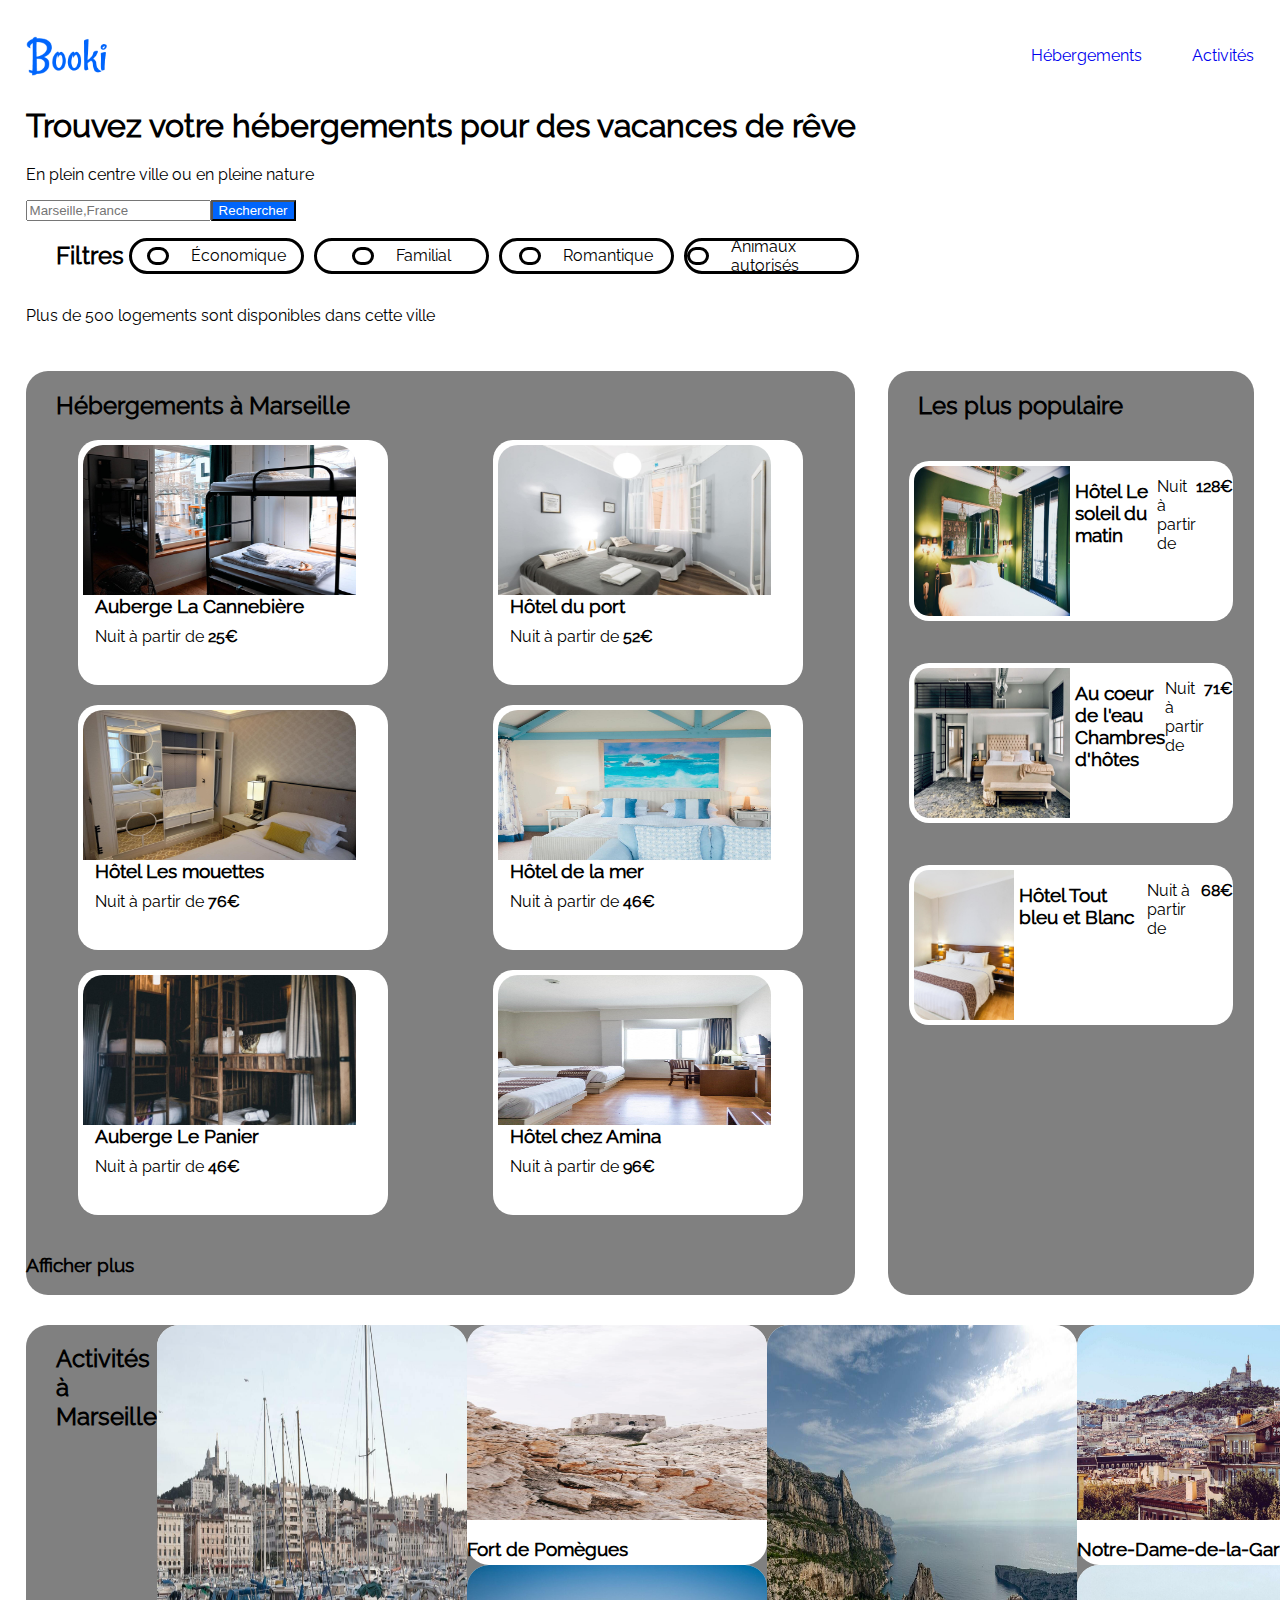
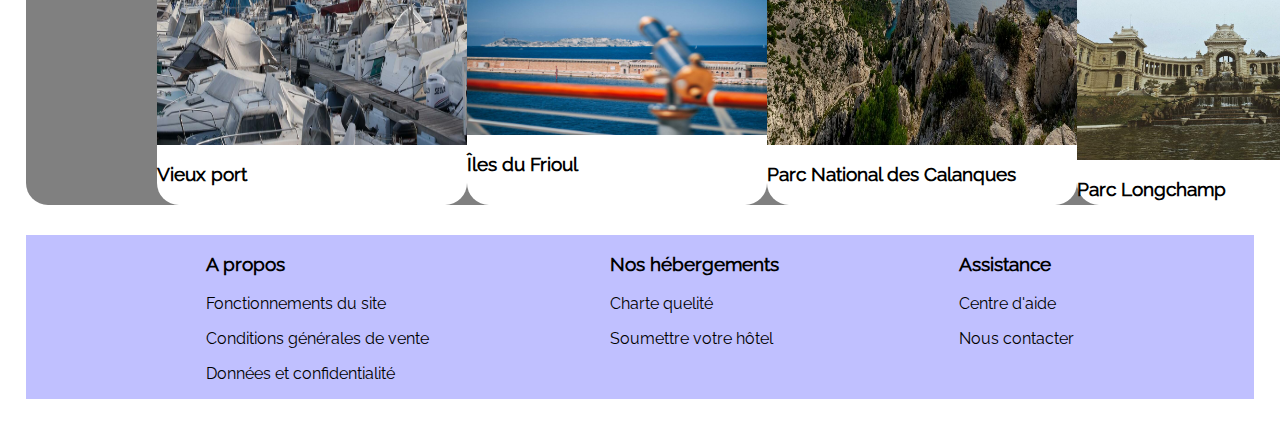
==== booki.html @ ca606e80 "quentin" ====
<!DOCTYPE html>
<html>
<head>
	<meta charset="utf-8">
	<meta name="viewport" content="width=device-width, initial-scale=1">
	<link rel="stylesheet" href="https://cdnjs.cloudflare.com/ajax/libs/font-awesome/6.0.0-beta3/css/all.min.css" integrity="sha512-Fo3rlrZj/k7ujTnHg4CGR2D7kSs0v4LLanw2qksYuRlEzO+tcaEPQogQ0KaoGN26/zrn20ImR1DfuLWnOo7aBA==" crossorigin="anonymous" referrerpolicy="no-referrer" />
	<link rel="stylesheet" href="style.css"/>
	<title>Booki</title>
</head>

<body>
		<header>
			<div id="tetepage">
				<div id="logo">	<img src="image/logo/Booki.png" alt="logo booki"> </div>
				<nav>
					<a style="text-decoration:none;margin-right: 50px;" href= "#hebergement" > Hébergements </a> 
					<a style="text-decoration:none" href="#" > Activités</a>
				</nav>
			</div>

			<h1>Trouvez votre hébergements pour des vacances de rêve</h1>
			<p>En plein centre ville ou en pleine nature</p>
			<div id="recherche"><i class="fas fa-map-marker-alt"></i><input type="search" name="search" placeholder="Marseille,France" /><input type="submit" value="Rechercher" style="background-color: #0065FC;color: white;" /> </div>
		<div id="filtre">	
			<h2>Filtres</h2>
			<div id="money"><div class="icone"><i class="fas fa-money-bill-wave" style="color:#0065FC"></i></div><p>Économique</p></div>
			<div id="child"><div class="icone"><i class="fas fa-child" style="color:#0065FC"></i></div><p>Familial</p></div>
			<div id="heart"><div class="icone"><i class="fas fa-heart" style="color:#0065FC"></i></div><p>Romantique</p></div>
			<div id="dog"><div class="icone"><i class="fas fa-dog" style="color:#0065FC"></i></div><p>Animaux autorisés</p></div>
		</div>
		<div id="info"><i class="fas fa-info" style="color:#0065FC"></i> <p>Plus de 500 logements sont disponibles dans cette ville</p> </div>

		</header>
		<div id="middle">
			<section id="hebergement">
				<h2>Hébergements à Marseille</h2>
				<div id="boxcentre">
					<article class="boxcentrale">
						<img src="image/hebergement/3_medium/marcus-loke-WQJvWU_HZFo-unsplash.jpg" alt="" >
						<h3>Auberge La Cannebière</h3>
						<p>Nuit à partir de <strong>25€</strong></p>
						<p><i class="fas fa-star" style="color:#0065FC"></i><i class="fas fa-star" style="color:#0065FC"></i><i class="fas fa-star" style="color:#0065FC"></i><i class="fas fa-star" style="color:#0065FC"></i><i class="fas fa-star" style="color:rgb(217, 217, 217)"></i></p>
					</article>
					<article class="boxcentrale">
						<img src="image/hebergement/3_medium/fred-kleber-gTbaxaVLvsg-unsplash.jpg" alt="" >
						<h3>Hôtel du port</h3>
						<p>Nuit à partir de <strong>52€</strong></p>
						<p><i class="fas fa-star" style="color:#0065FC"></i><i class="fas fa-star" style="color:#0065FC"></i><i class="fas fa-star" style="color:#0065FC"></i><i class="fas fa-star" style="color:#0065FC"></i><i class="fas fa-star" style="color:#0065FC"></i></p>
					</article>
					<article class="boxcentrale">
						<img src="image/hebergement/3_medium/reisetopia-B8WIgxA_PFU-unsplash.jpg" alt="" >
						<h3>Hôtel Les mouettes</h3>
						<p>Nuit à partir de <strong>76€</strong></p>
						<p><i class="fas fa-star" style="color:#0065FC"></i><i class="fas fa-star" style="color:#0065FC"></i><i class="fas fa-star" style="color:#0065FC"></i><i class="fas fa-star" style="color:#0065FC"></i><i class="fas fa-star" style="color:rgb(217, 217, 217)"></i></p>
					</article>
					<article class="boxcentrale">
						<img src="image/hebergement/3_medium/annie-spratt-Eg1qcIitAuA-unsplash.jpg" alt="" >
						<h3>Hôtel de la mer</h3>
						<p>Nuit à partir de <strong>46€</strong></p>
						<p><i class="fas fa-star" style="color:#0065FC"></i><i class="fas fa-star" style="color:#0065FC"></i><i class="fas fa-star" style="color:#0065FC"></i><i class="fas fa-star" style="color:rgb(217, 217, 217)"></i><i class="fas fa-star" style="color:rgb(217, 217, 217)"></i></p>
					</article>
					<article class="boxcentrale">
						<img src="image/hebergement/3_medium/nicate-lee-kT-ZyaiwBe0-unsplash.jpg" alt="" >
						<h3>Auberge Le Panier</h3>
						<p>Nuit à partir de <strong>46€</strong></p>
						<p><i class="fas fa-star" style="color:#0065FC"></i><i class="fas fa-star" style="color:#0065FC"></i><i class="fas fa-star" style="color:#0065FC"></i><i class="fas fa-star" style="color:#0065FC"></i><i class="fas fa-star" style="color:rgb(217, 217, 217)"></i></p>
					</article>
					<article class="boxcentrale">
						<img src="image/hebergement/3_medium/febrian-zakaria-M6S1WvfW68A-unsplash.jpg" alt="" >
						<h3>Hôtel chez Amina</h3>
						<p>Nuit à partir de <strong>96€</strong></p>
						<p><i class="fas fa-star" style="color:#0065FC"></i><i class="fas fa-star" style="color:#0065FC"></i><i class="fas fa-star" style="color:#0065FC"></i><i class="fas fa-star" style="color:#0065FC"></i><i class="fas fa-star" style="color:#0065FC"></i></p>
					</article> 	
				</div>
				<h3>Afficher plus</h3>

			</section>
			<section id="populaire">
				<h2>Les plus populaire <i class="fas fa-chart-line"></i></h2>
				<div id="boxdroite">
					<article class="boxleft">
						<img src="image/hebergement/3_medium/emile-guillemot-Bj_rcSC5XfE-unsplash.jpg" alt="" >
						<h3>Hôtel Le soleil du matin</h3>
						<p>Nuit à partir de <strong>128€</strong></p>
						<p><i class="fas fa-star" style="color:#0065FC"></i><i class="fas fa-star" style="color:#0065FC"></i><i class="fas fa-star" style="color:#0065FC"></i><i class="fas fa-star" style="color:#0065FC"></i><i class="fas fa-star" style="color:#0065FC"></i></p>
					</article>
					<article class="boxleft">
						<img src="image/hebergement/3_medium/aw-creative-VGs8z60yT2c-unsplash.jpg" alt="" >
						<h3>Au coeur de l'eau Chambres d'hôtes</h3>
						<p>Nuit à partir de <strong>71€</strong></p>
						<p><i class="fas fa-star" style="color:#0065FC"></i><i class="fas fa-star" style="color:#0065FC"></i><i class="fas fa-star" style="color:#0065FC"></i><i class="fas fa-star" style="color:#0065FC"></i><i class="fas fa-star" style="color:rgb(217, 217, 217)"></i></p>
					</article>
					<article class="boxleft">
						<img src="image/hebergement/3_medium/febrian-zakaria-sjvU0THccQA-unsplash.jpg" alt="" >
						<h3>Hôtel Tout bleu et Blanc</h3>
						<p>Nuit à partir de <strong>68€</strong></p>
						<p><i class="fas fa-star" style="color:#0065FC"></i><i class="fas fa-star" style="color:#0065FC"></i><i class="fas fa-star" style="color:#0065FC"></i><i class="fas fa-star" style="color:#0065FC"></i><i class="fas fa-star" style="color:rgb(217, 217, 217)"></i></p>
					</article>
				</div>
			</section>
		</div>

			<section id="activites">
				<h2>Activités à Marseille</h2>
					<article class="img1">
						<img src="image/activites/3_medium/reno-laithienne-QUgJhdY5Fyk-unsplash.jpg" alt="">
						<h3>Vieux port</h3>
					</article>
				<div id="double">
					<article class="img2">
						<img src="image/activites/3_medium/paul-hermann-QFTrLdQIRhI-unsplash.jpg" alt="">
						<h3>Fort de Pomègues</h3>
					</article>
					<article class="img3">
						<img src="image/activites/3_medium/kevin-hikari-rV_Qd1l-VXg-unsplash.jpg" alt="">
						<h3>Îles du Frioul</h3>
					</article>
				</div>
					<article class="img4">
						<img src="image/activites/3_medium/kilyan-sockalingum-NR8-cBCN3aI-unsplash.jpg" alt="">
						<h3>Parc National des Calanques</h3>
					</article>
				<div id="double">
					<article class="img5">
						<img src="image/activites/3_medium/florian-wehde-xW9e8gdotxI-unsplash.jpg" alt="">
						<h3>Notre-Dame-de-la-Garde</h3>
					</article>
					<article class="img6">
						<img src="image/activites/3_medium/lena-paulin-wH2-EJoDcV0-unsplash.jpg" alt="">
						<h3>Parc Longchamp</h3>
					</article>
				</div>
			</section>
		<footer id="footer">
			<div class="foot">
				<h3>A propos</h3>
				<p>Fonctionnements du site </br></p>
				<p>Conditions générales de vente</br></p>
				<p>Données et confidentialité</p>
				
			</div>
			<div class="foot">
				<h3>Nos hébergements</h3>
				<p>Charte quelité </br></p>
				<p>Soumettre votre hôtel</p>
			</div>
			<div class="foot">
				<h3>Assistance</h3>
				<p>Centre d'aide</br></p>
				<p>Nous contacter</p>
				
			</div>
		</footer>


</body>
</html>
---- style.css ----
/* police utilisé */
@font-face {
    font-family:"raleway";
    src: url(font/Raleway-Regular.ttf);

    font-weight: normal;
    font-style: normal;
}

body
{
    font-family: "raleway", Arial, Helvetica, sans-serif;
    margin: 2%;
}
            /* header */
#tetepage
{
    display: flex;
    align-items: center;
    justify-content: space-between;

}
#logo
{
    display: flex;
    height: 60px;
}
nav
{
    display: flex;

}
#recherche
{
    display: flex;
    width: 50px;

}
.i
{
    size: 50px;
}
#filtre
{
    display: flex;
    align-items: center;
}
.icone
{
    border: solid black;
    border-radius: 22px;
    padding-top: 6px;
    padding-bottom: 6px;
    padding-left: 8px;
    margin-right: 22px;
    padding-right: 8px;
}
#money
{
    display: flex;
    border: solid;
    border-radius: 20px;
    width: 169px;
    height: 30px;
    margin: 5px;
    justify-content: center;
    align-items: center;
}
#child
{
    display: flex;
    border: solid;
    border-radius: 20px;
    width: 169px;
    height: 30px;
    margin: 5px;
    justify-content: center;
    align-items: center;
}
#heart
{
    display: flex;
    border: solid;
    border-radius: 20px;
    width: 169px;
    height: 30px;
    margin: 5px;
    justify-content: center;
    align-items: center;
}
#dog
{
    display: flex;
    border: solid;
    border-radius: 20px;
    width: 169px;
    height: 30px;
    margin: 5px;
    justify-content: center;
    align-items: center;
}
#info
{
    display: flex;
    align-items: center;
}

            /* centre page */
#middle
{
    display: flex;
    margin-top: 30px;
}
h2
{
    margin-left: 30px;
}
#hebergement
{
    display: flex;
    flex-direction: column;
    width: 70%;
    background-color: gray;
    border-radius: 22px;

}
#herbergement > h3
{
    margin-left: 30px;
}
#boxcentre
{
    display: flex;
    width: 100%;
    margin: auto;
    flex-direction: row;
    flex-wrap: wrap;
    justify-content: space-around;
}
.boxcentrale
{
    display: flex;
    flex-direction: column;
    flex-wrap: nowrap;
    background-color: white;
    padding: 5px;
    border-radius: 20px;
    height: 235px;
    width: 300px;
    margin-bottom: 20px;

}
.boxcentrale > img
{
    height: 150px;
    width: 273px;
    border-radius: 20px 20px 0px 0px;
}
.boxcentrale > p
{
    margin-top: 0px;
    margin-bottom: 10px;
    margin-left: 12px;
}
.boxcentrale > h3
{
    margin-bottom: 10px;
    margin-left: 12px;
    margin-top: 0px;
}


#populaire
{
    display: flex;
    width: 30%;
    background-color: gray;
    border-radius: 22px;
    margin-left: 33px;
    flex-direction: column;
}
#boxdroite
{
    display: flex;
    flex-direction: column;
}
.boxleft
{
    display: flex;
    background-color: white;
    border-radius: 20px;
    flex-direction: row;
    margin: 21px;
}
.boxleft > img
{
    height: 150px;
    width: 156px;
    border-radius: 20px 0px 0px 20px;
    padding: 5px;
}
.boxleft > p, h3
{
    display: flex;
}
        /* section du bas */
#activites
{
    display: flex;
    flex-direction: row;
    justify-content: space-around;
    width: 100%;
    background-color: gray;
    border-radius: 22px;
    margin-top: 30px;
}
.img1 > img
{
    height: 420px;
    width: 310px;
    border-radius: 22px 22px 0px 0px;
}
.img1
{
    display: flex;
    flex-direction: column;
    border-radius: 22px;
    background-color: white;
    height: 480px;
    width: 310px;
}
#img2et3
{
    display: flex;
    flex-direction: column;
}
.img2 > img
{
    height: 195px;
    width: 300px;
    border-radius: 22px 22px 0px 0px;
}
.img2
{
    display: flex;
    flex-direction: column;
    border-radius: 22px;
    background-color: white;
    height: 240px;
}
.img3 > img
{
    height: 170px;
    width: 300px;
    border-radius: 22px 22px 0px 0px;
}
.img3
{
    display: flex;
    flex-direction: column;
    background-color: white;
    border-radius: 22px;
    height: 240px;
}
.img4 > img
{
    height: 420px;
    width: 310px;
    border-radius: 22px 22px 0px 0px;
}
.img4
{
    display: flex;
    flex-direction: column;
    background-color: white;
    border-radius: 22px;
    height: 480px;
    width: 310px;
}
.img5 > img
{
    height: 195px;
    width: 300px;
    border-radius: 22px 22px 0px 0px;
}
.img5
{
    display: flex;
    flex-direction: column;
    background-color: white;
    border-radius: 22px;
    height: 240px;
}
.img6 > img
{
    height: 195px;
    width: 300px;
    border-radius: 22px 22px 0px 0px;
}
.img6
{
    display: flex;
    flex-direction: column;
    background-color: white;
    border-radius: 22px;
    height: 240px;
}
            /* footer */
#footer
{
    background-color: rgba(0, 0, 255, 0.247);
    display: flex;
    justify-content: space-evenly;
    flex-direction: row;
    margin-top: 30px;
}
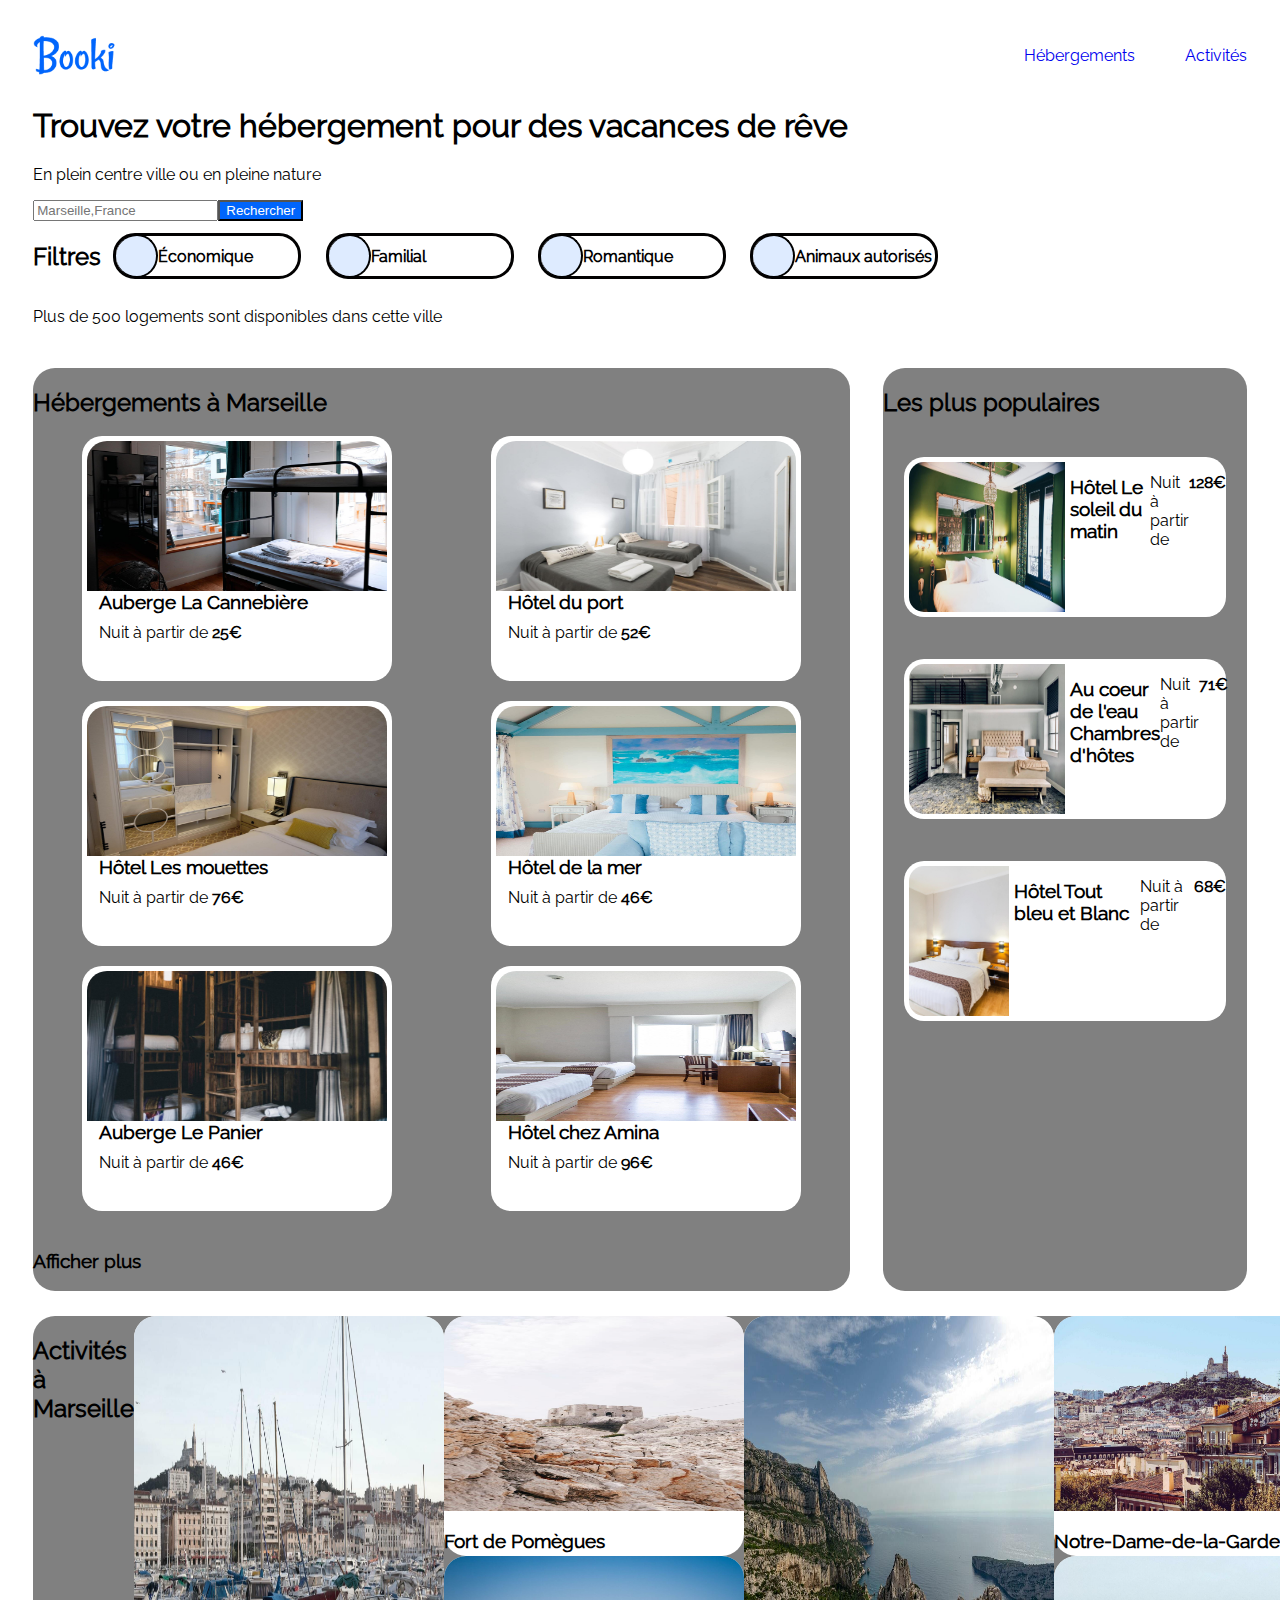
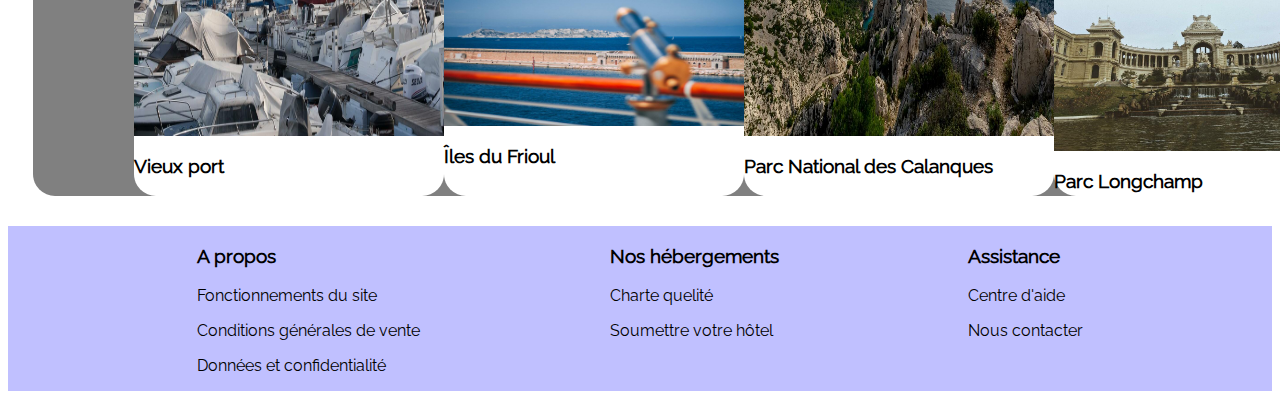
==== commit 1f39aa92: "rearangement du menue filtre" ====
--- a/booki.html
+++ b/booki.html
@@ -18,15 +18,30 @@
 				</nav>
 			</div>
 
-			<h1>Trouvez votre hébergements pour des vacances de rêve</h1>
+			<h1>Trouvez votre hébergement pour des vacances de rêve</h1>
 			<p>En plein centre ville ou en pleine nature</p>
 			<div id="recherche"><i class="fas fa-map-marker-alt"></i><input type="search" name="search" placeholder="Marseille,France" /><input type="submit" value="Rechercher" style="background-color: #0065FC;color: white;" /> </div>
 		<div id="filtre">	
 			<h2>Filtres</h2>
-			<div id="money"><div class="icone"><i class="fas fa-money-bill-wave" style="color:#0065FC"></i></div><p>Économique</p></div>
-			<div id="child"><div class="icone"><i class="fas fa-child" style="color:#0065FC"></i></div><p>Familial</p></div>
-			<div id="heart"><div class="icone"><i class="fas fa-heart" style="color:#0065FC"></i></div><p>Romantique</p></div>
-			<div id="dog"><div class="icone"><i class="fas fa-dog" style="color:#0065FC"></i></div><p>Animaux autorisés</p></div>
+
+			<div class="filtres">
+				<span class="icone"><i class="fas fa-money-bill-wave" style="color:#0065FC"></i></span>
+				<span class="selectfiltre">Économique</span>
+			</div>
+			<div class="filtres">
+				<span class="icone"><i class="fas fa-child" style="color:#0065FC"></i></span>
+				<span class="selectfiltre">Familial</span>
+			</div>
+			<div class="filtres">
+				<span class="icone"><i class="fas fa-heart" style="color:#0065FC"></i></span>
+				<span class="selectfiltre">Romantique</span>
+			</div>
+			<div class="filtres">
+				<span class="icone"><i class="fas fa-dog" style="color:#0065FC"></i></span>
+				<span class="selectfiltre">Animaux autorisés</span>
+			</div>
+				
+
 		</div>
 		<div id="info"><i class="fas fa-info" style="color:#0065FC"></i> <p>Plus de 500 logements sont disponibles dans cette ville</p> </div>
 
@@ -76,7 +91,7 @@
 
 			</section>
 			<section id="populaire">
-				<h2>Les plus populaire <i class="fas fa-chart-line"></i></h2>
+				<h2>Les plus populaires <i class="fas fa-chart-line"></i></h2>
 				<div id="boxdroite">
 					<article class="boxleft">
 						<img src="image/hebergement/3_medium/emile-guillemot-Bj_rcSC5XfE-unsplash.jpg" alt="" >
--- a/style.css
+++ b/style.css
@@ -10,9 +10,12 @@
 body
 {
     font-family: "raleway", Arial, Helvetica, sans-serif;
+}
+            /* header */
+header
+{
     margin: 2%;
 }
-            /* header */
 #tetepage
 {
     display: flex;
@@ -45,59 +48,32 @@
     display: flex;
     align-items: center;
 }
+.filtres
+{
+    display: flex;
+    border: 3px solid #020101;
+    align-items: center;
+    border-radius: 22px;
+    height: 40px;
+    width: 15%;
+    margin: 1%;
+}
 .icone
 {
-    border: solid black;
-    border-radius: 22px;
-    padding-top: 6px;
-    padding-bottom: 6px;
-    padding-left: 8px;
-    margin-right: 22px;
-    padding-right: 8px;
-}
-#money
-{
-    display: flex;
-    border: solid;
-    border-radius: 20px;
-    width: 169px;
-    height: 30px;
-    margin: 5px;
+    display: flex;
+    border: 2px solid #000000;
+    background-color: #DEEBFF;
+    border-radius: 100%;
+    width: 40px;
+    height: 100%;
+    align-items: center;
     justify-content: center;
-    align-items: center;
-}
-#child
-{
-    display: flex;
-    border: solid;
-    border-radius: 20px;
-    width: 169px;
-    height: 30px;
-    margin: 5px;
-    justify-content: center;
-    align-items: center;
-}
-#heart
-{
-    display: flex;
-    border: solid;
-    border-radius: 20px;
-    width: 169px;
-    height: 30px;
-    margin: 5px;
-    justify-content: center;
-    align-items: center;
-}
-#dog
-{
-    display: flex;
-    border: solid;
-    border-radius: 20px;
-    width: 169px;
-    height: 30px;
-    margin: 5px;
-    justify-content: center;
-    align-items: center;
+    border-left-width: 0px;
+}
+.selectfiltre
+{
+    text-align: center;
+    font-weight: bold;
 }
 #info
 {
@@ -110,10 +86,7 @@
 {
     display: flex;
     margin-top: 30px;
-}
-h2
-{
-    margin-left: 30px;
+    margin: 2%;
 }
 #hebergement
 {
@@ -153,7 +126,7 @@
 .boxcentrale > img
 {
     height: 150px;
-    width: 273px;
+    width: 100%;
     border-radius: 20px 20px 0px 0px;
 }
 .boxcentrale > p
@@ -213,6 +186,7 @@
     background-color: gray;
     border-radius: 22px;
     margin-top: 30px;
+    margin: 2%;
 }
 .img1 > img
 {
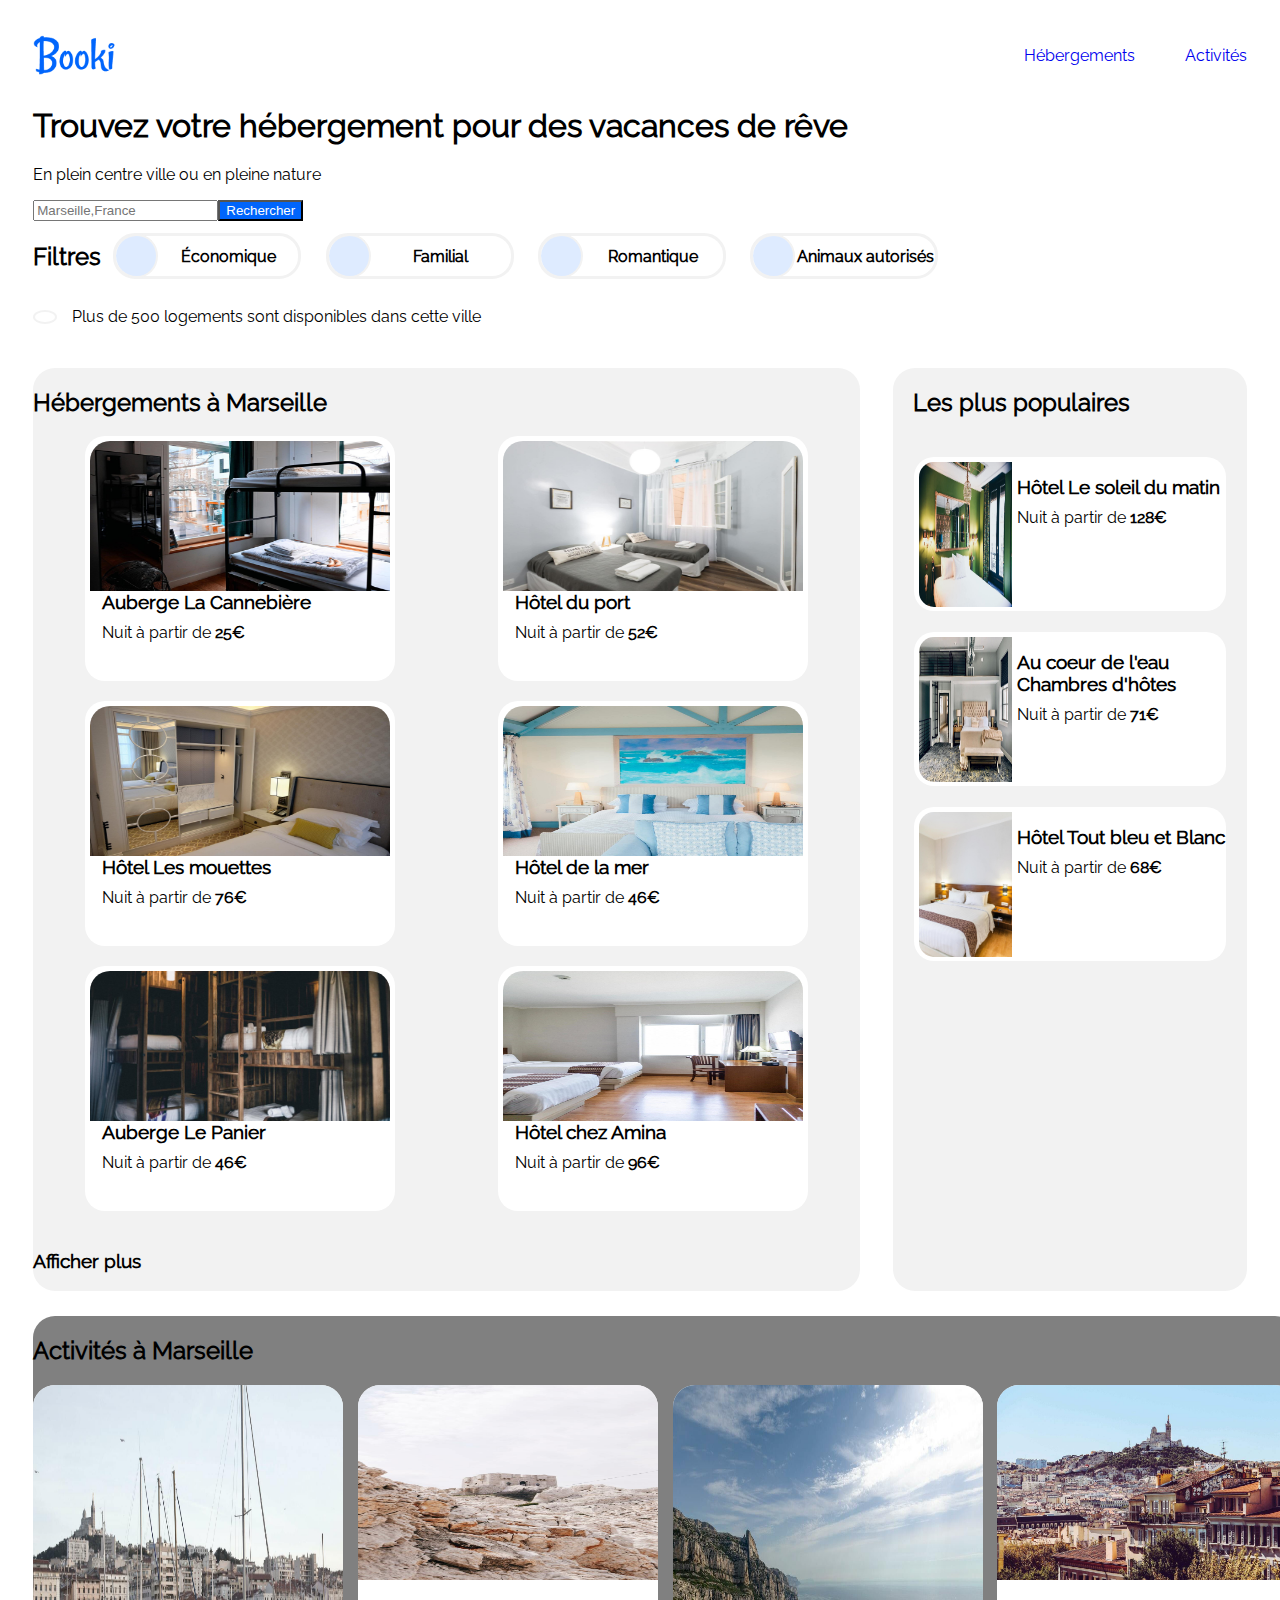
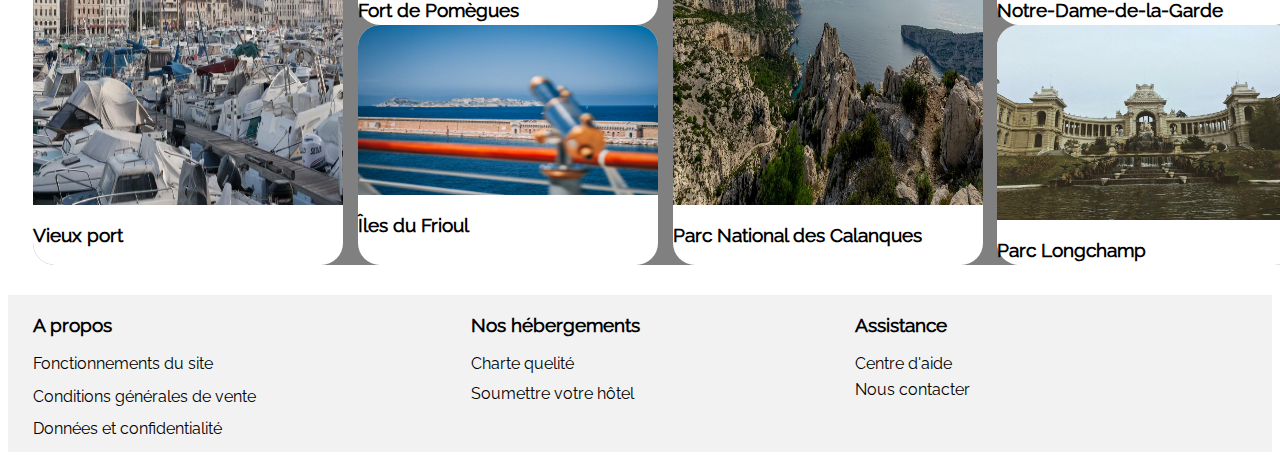
==== commit 65ce4a30: "quentin" ====
--- a/booki.html
+++ b/booki.html
@@ -14,7 +14,7 @@
 				<div id="logo">	<img src="image/logo/Booki.png" alt="logo booki"> </div>
 				<nav>
 					<a style="text-decoration:none;margin-right: 50px;" href= "#hebergement" > Hébergements </a> 
-					<a style="text-decoration:none" href="#" > Activités</a>
+					<a style="text-decoration:none" href="#activites" > Activités</a>
 				</nav>
 			</div>
 
@@ -43,7 +43,10 @@
 				
 
 		</div>
-		<div id="info"><i class="fas fa-info" style="color:#0065FC"></i> <p>Plus de 500 logements sont disponibles dans cette ville</p> </div>
+		<div id="info">
+			<div class="info"><i class="fas fa-info" style="color:#0065FC"></i> </div> 
+			<p>Plus de 500 logements sont disponibles dans cette ville</p> 
+		</div>
 
 		</header>
 		<div id="middle">
@@ -91,25 +94,33 @@
 
 			</section>
 			<section id="populaire">
-				<h2>Les plus populaires <i class="fas fa-chart-line"></i></h2>
+				<div class="pop">
+					<h2>Les plus populaires </h2><strong><i class="fas fa-chart-line"></i></strong>
+				</div>
 				<div id="boxdroite">
 					<article class="boxleft">
 						<img src="image/hebergement/3_medium/emile-guillemot-Bj_rcSC5XfE-unsplash.jpg" alt="" >
-						<h3>Hôtel Le soleil du matin</h3>
-						<p>Nuit à partir de <strong>128€</strong></p>
-						<p><i class="fas fa-star" style="color:#0065FC"></i><i class="fas fa-star" style="color:#0065FC"></i><i class="fas fa-star" style="color:#0065FC"></i><i class="fas fa-star" style="color:#0065FC"></i><i class="fas fa-star" style="color:#0065FC"></i></p>
+							<div class="boxtext">
+								<h3>Hôtel Le soleil du matin</h3>
+								<p>Nuit à partir de <strong>128€</strong></p>
+								<p><i class="fas fa-star" style="color:#0065FC"></i><i class="fas fa-star" style="color:#0065FC"></i><i class="fas fa-star" style="color:#0065FC"></i><i class="fas fa-star" style="color:#0065FC"></i><i class="fas fa-star" style="color:#0065FC"></i></p>
+							</div>
 					</article>
 					<article class="boxleft">
 						<img src="image/hebergement/3_medium/aw-creative-VGs8z60yT2c-unsplash.jpg" alt="" >
-						<h3>Au coeur de l'eau Chambres d'hôtes</h3>
-						<p>Nuit à partir de <strong>71€</strong></p>
-						<p><i class="fas fa-star" style="color:#0065FC"></i><i class="fas fa-star" style="color:#0065FC"></i><i class="fas fa-star" style="color:#0065FC"></i><i class="fas fa-star" style="color:#0065FC"></i><i class="fas fa-star" style="color:rgb(217, 217, 217)"></i></p>
+							<div class="boxtext">
+								<h3>Au coeur de l'eau Chambres d'hôtes</h3>
+								<p>Nuit à partir de <strong>71€</strong></p>
+								<p><i class="fas fa-star" style="color:#0065FC"></i><i class="fas fa-star" style="color:#0065FC"></i><i class="fas fa-star" style="color:#0065FC"></i><i class="fas fa-star" style="color:#0065FC"></i><i class="fas fa-star" style="color:rgb(217, 217, 217)"></i></p>
+							</div>
 					</article>
 					<article class="boxleft">
 						<img src="image/hebergement/3_medium/febrian-zakaria-sjvU0THccQA-unsplash.jpg" alt="" >
-						<h3>Hôtel Tout bleu et Blanc</h3>
-						<p>Nuit à partir de <strong>68€</strong></p>
-						<p><i class="fas fa-star" style="color:#0065FC"></i><i class="fas fa-star" style="color:#0065FC"></i><i class="fas fa-star" style="color:#0065FC"></i><i class="fas fa-star" style="color:#0065FC"></i><i class="fas fa-star" style="color:rgb(217, 217, 217)"></i></p>
+							<div class="boxtext">
+								<h3>Hôtel Tout bleu et Blanc</h3>
+								<p>Nuit à partir de <strong>68€</strong></p>
+								<p><i class="fas fa-star" style="color:#0065FC"></i><i class="fas fa-star" style="color:#0065FC"></i><i class="fas fa-star" style="color:#0065FC"></i><i class="fas fa-star" style="color:#0065FC"></i><i class="fas fa-star" style="color:rgb(217, 217, 217)"></i></p>
+							</div>
 					</article>
 				</div>
 			</section>
@@ -117,33 +128,35 @@
 
 			<section id="activites">
 				<h2>Activités à Marseille</h2>
-					<article class="img1">
-						<img src="image/activites/3_medium/reno-laithienne-QUgJhdY5Fyk-unsplash.jpg" alt="">
-						<h3>Vieux port</h3>
-					</article>
-				<div id="double">
-					<article class="img2">
-						<img src="image/activites/3_medium/paul-hermann-QFTrLdQIRhI-unsplash.jpg" alt="">
-						<h3>Fort de Pomègues</h3>
-					</article>
-					<article class="img3">
-						<img src="image/activites/3_medium/kevin-hikari-rV_Qd1l-VXg-unsplash.jpg" alt="">
-						<h3>Îles du Frioul</h3>
-					</article>
-				</div>
-					<article class="img4">
-						<img src="image/activites/3_medium/kilyan-sockalingum-NR8-cBCN3aI-unsplash.jpg" alt="">
-						<h3>Parc National des Calanques</h3>
-					</article>
-				<div id="double">
-					<article class="img5">
-						<img src="image/activites/3_medium/florian-wehde-xW9e8gdotxI-unsplash.jpg" alt="">
-						<h3>Notre-Dame-de-la-Garde</h3>
-					</article>
-					<article class="img6">
-						<img src="image/activites/3_medium/lena-paulin-wH2-EJoDcV0-unsplash.jpg" alt="">
-						<h3>Parc Longchamp</h3>
-					</article>
+				<div id="boxdown">
+						<article class="img1">
+							<img src="image/activites/3_medium/reno-laithienne-QUgJhdY5Fyk-unsplash.jpg" alt="">
+							<h3>Vieux port</h3>
+						</article>
+					<div id="double">
+						<article class="img2">
+							<img src="image/activites/3_medium/paul-hermann-QFTrLdQIRhI-unsplash.jpg" alt="">
+							<h3>Fort de Pomègues</h3>
+						</article>
+						<article class="img3">
+							<img src="image/activites/3_medium/kevin-hikari-rV_Qd1l-VXg-unsplash.jpg" alt="">
+							<h3>Îles du Frioul</h3>
+						</article>
+					</div>
+						<article class="img4">
+							<img src="image/activites/3_medium/kilyan-sockalingum-NR8-cBCN3aI-unsplash.jpg" alt="">
+							<h3>Parc National des Calanques</h3>
+						</article>
+					<div id="double">
+						<article class="img5">
+							<img src="image/activites/3_medium/florian-wehde-xW9e8gdotxI-unsplash.jpg" alt="">
+							<h3>Notre-Dame-de-la-Garde</h3>
+						</article>
+						<article class="img6">
+							<img src="image/activites/3_medium/lena-paulin-wH2-EJoDcV0-unsplash.jpg" alt="">
+							<h3>Parc Longchamp</h3>
+						</article>
+					</div>
 				</div>
 			</section>
 		<footer id="footer">
--- a/style.css
+++ b/style.css
@@ -51,7 +51,7 @@
 .filtres
 {
     display: flex;
-    border: 3px solid #020101;
+    border: 3px solid #F2F2F2;
     align-items: center;
     border-radius: 22px;
     height: 40px;
@@ -61,7 +61,7 @@
 .icone
 {
     display: flex;
-    border: 2px solid #000000;
+    border: 2px solid #F2F2F2;
     background-color: #DEEBFF;
     border-radius: 100%;
     width: 40px;
@@ -74,11 +74,23 @@
 {
     text-align: center;
     font-weight: bold;
+    margin: auto;
 }
 #info
 {
     display: flex;
     align-items: center;
+}
+.info
+{
+    display: flex;
+    border: 2px solid #F2F2F2;
+    border-radius: 50%;
+    padding-top: 5px;
+    padding-bottom: 5px;
+    padding-right: 10px;
+    padding-left: 10px;
+    margin-right: 15px;
 }
 
             /* centre page */
@@ -93,13 +105,9 @@
     display: flex;
     flex-direction: column;
     width: 70%;
-    background-color: gray;
-    border-radius: 22px;
-
-}
-#herbergement > h3
-{
-    margin-left: 30px;
+    background-color: #F2F2F2;
+    border-radius: 22px;
+
 }
 #boxcentre
 {
@@ -123,6 +131,10 @@
     margin-bottom: 20px;
 
 }
+.boxcentrale:hover
+{
+    box-shadow: 1px 1px 1px gray;
+}
 .boxcentrale > img
 {
     height: 150px;
@@ -147,15 +159,28 @@
 {
     display: flex;
     width: 30%;
-    background-color: gray;
+    background-color: #F2F2F2;
     border-radius: 22px;
     margin-left: 33px;
     flex-direction: column;
 }
+.pop
+{
+    display: flex;
+    flex-direction: row;
+    flex-wrap: nowrap;
+    justify-content: space-between;
+    align-items: center;
+    margin-left: 20px;
+    margin-right: 20px;
+}
 #boxdroite
 {
     display: flex;
     flex-direction: column;
+    flex-wrap: nowrap;
+    justify-content: space-evenly;
+    align-items: stretch;
 }
 .boxleft
 {
@@ -164,29 +189,55 @@
     border-radius: 20px;
     flex-direction: row;
     margin: 21px;
+    height: 154px;
+    margin-bottom: 0px;
+}
+.boxleft:hover
+{
+    box-shadow: 1px 1px 1px gray;
+}
+.boxtext
+{
+    display: flex;
+    flex-direction: column;
+    flex-wrap: nowrap;
+    align-items: stretch;
 }
 .boxleft > img
 {
-    height: 150px;
-    width: 156px;
+    height: 94%;
+    width: 30%;
     border-radius: 20px 0px 0px 20px;
     padding: 5px;
 }
-.boxleft > p, h3
-{
-    display: flex;
+.boxtext > p
+{
+    margin-top: 10px;
+}
+.boxtext > h3
+{
+    margin-bottom: 0px;
 }
         /* section du bas */
 #activites
 {
     display: flex;
-    flex-direction: row;
+    flex-direction: column;
     justify-content: space-around;
     width: 100%;
     background-color: gray;
     border-radius: 22px;
     margin-top: 30px;
     margin: 2%;
+    width: 1252.81;
+    height: 923.25;
+}
+#boxdown
+{
+    display: flex;
+    flex-direction: row;
+    flex-wrap: nowrap;
+    justify-content: space-between;
 }
 .img1 > img
 {
@@ -282,9 +333,23 @@
             /* footer */
 #footer
 {
-    background-color: rgba(0, 0, 255, 0.247);
-    display: flex;
-    justify-content: space-evenly;
+    background-color: #F2F2F2;
+    display: flex;
+    justify-content: flex-start;
     flex-direction: row;
     margin-top: 30px;
+    flex-wrap: wrap;
+}
+.foot
+{
+    display: flex;
+    flex-direction: column;
+    flex-wrap: nowrap;
+    margin-right: 15%;
+    margin-left: 2%;
+}
+.foot > p
+{
+    margin-top: 0px;
+    margin-bottom: 6%;
 }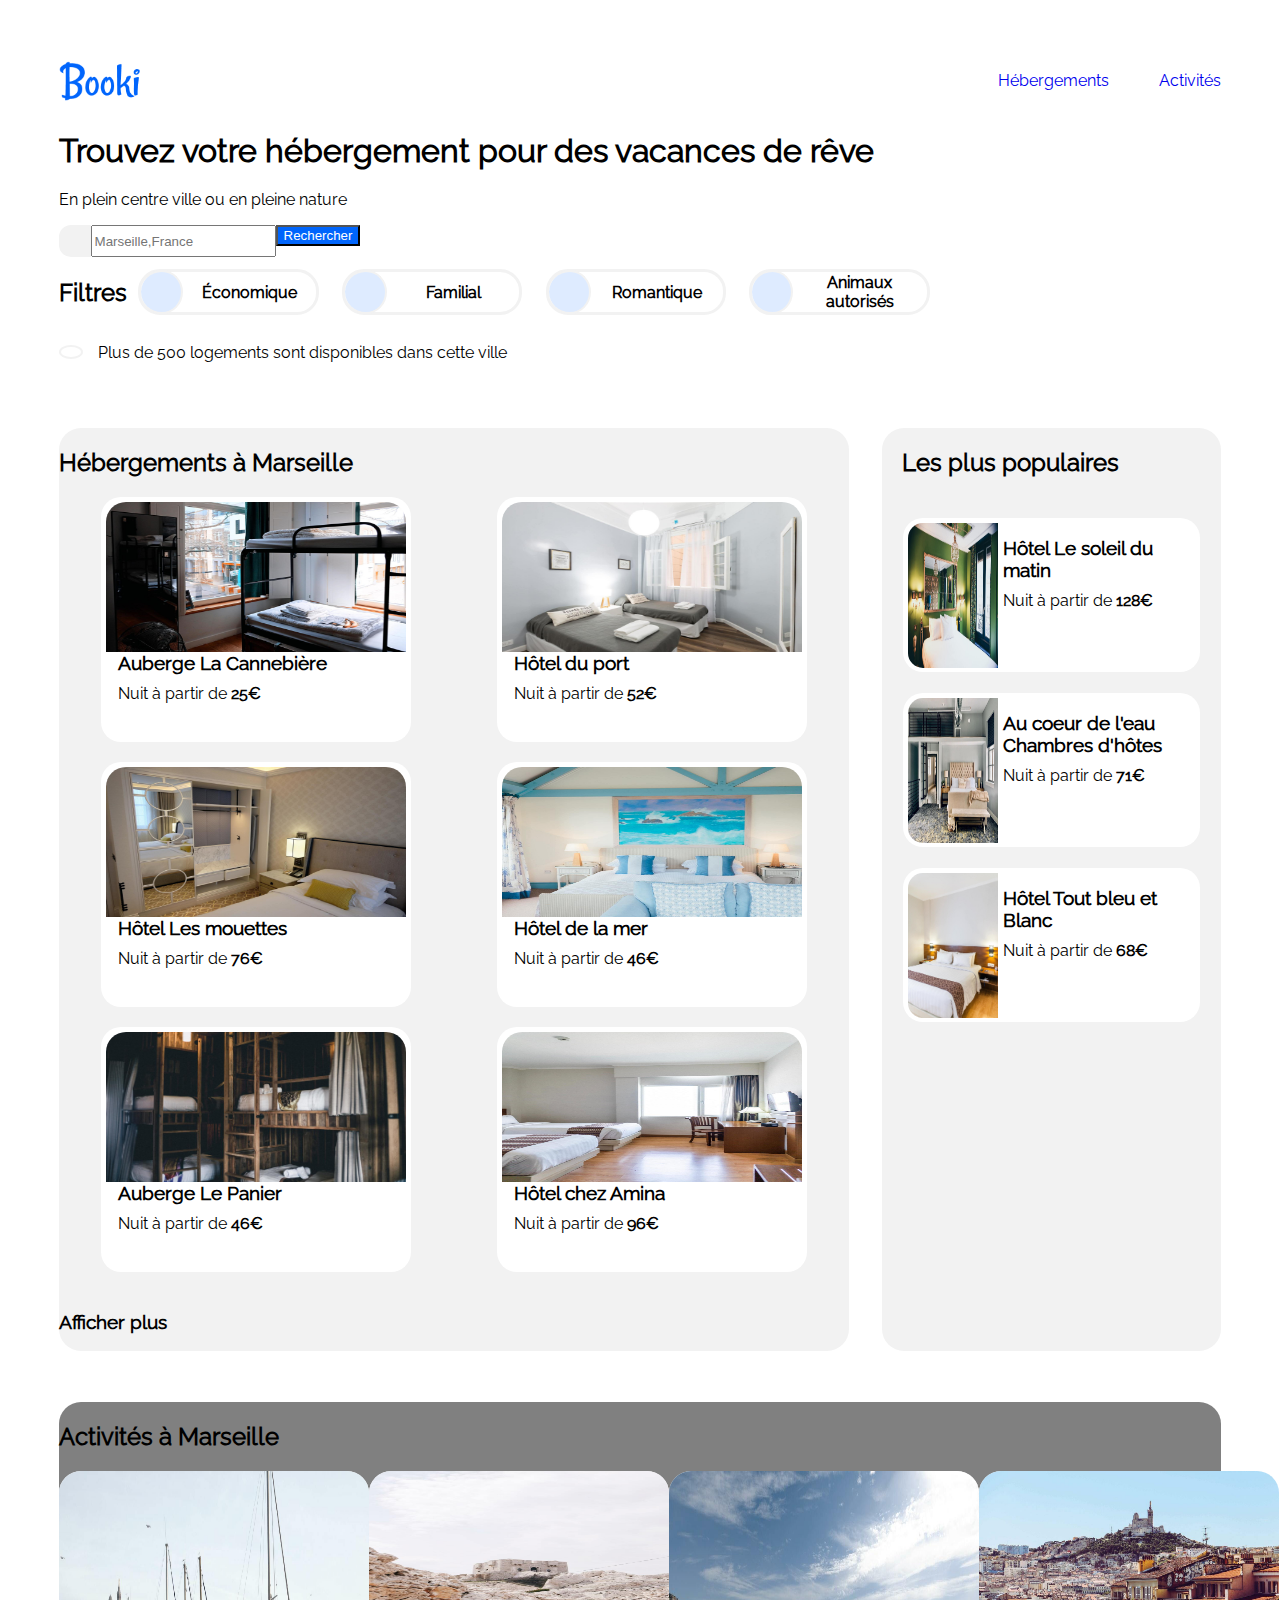
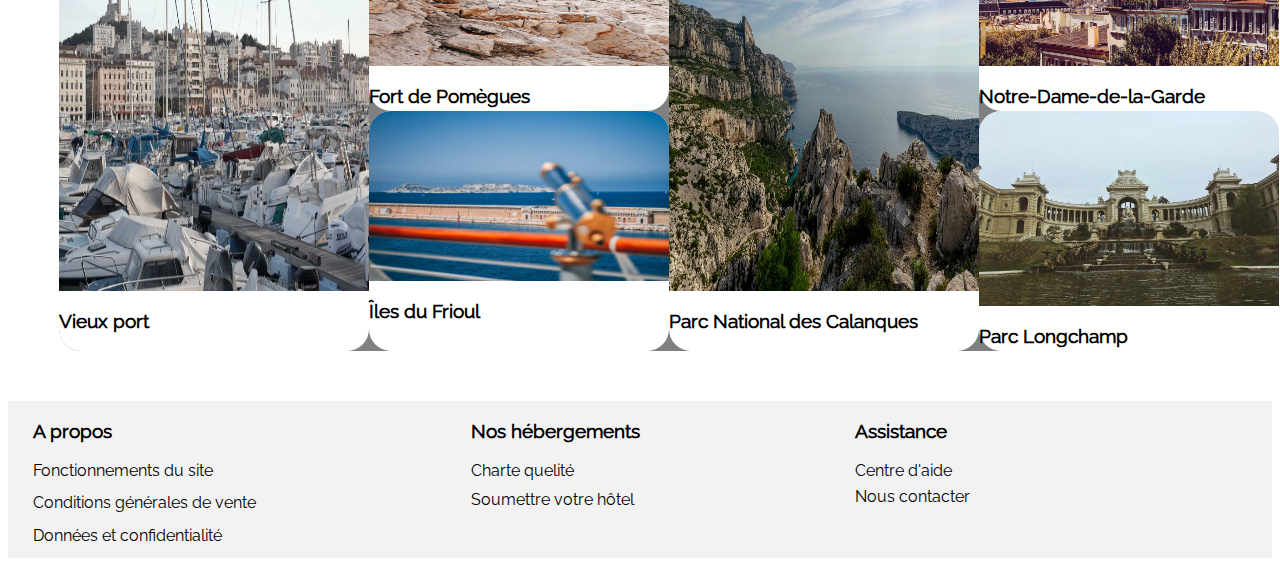
==== commit 4befa443: "quentin" ====
--- a/booki.html
+++ b/booki.html
@@ -20,7 +20,15 @@
 
 			<h1>Trouvez votre hébergement pour des vacances de rêve</h1>
 			<p>En plein centre ville ou en pleine nature</p>
-			<div id="recherche"><i class="fas fa-map-marker-alt"></i><input type="search" name="search" placeholder="Marseille,France" /><input type="submit" value="Rechercher" style="background-color: #0065FC;color: white;" /> </div>
+			<div id="recherche">
+				<div class="maps">
+					<i class="fas fa-map-marker-alt"></i>
+				</div>
+					<input type="search" name="search" placeholder="Marseille,France" />
+				<div class="button">
+					<input type="submit" value="Rechercher" style="background-color: #0065FC;color: white;" /> 
+				</div>
+			</div>
 		<div id="filtre">	
 			<h2>Filtres</h2>
 
--- a/style.css
+++ b/style.css
@@ -14,7 +14,7 @@
             /* header */
 header
 {
-    margin: 2%;
+    margin: 4%;
 }
 #tetepage
 {
@@ -36,12 +36,23 @@
 #recherche
 {
     display: flex;
-    width: 50px;
-
-}
-.i
-{
-    size: 50px;
+    flex-direction: row;
+    align-items: stretch;
+    justify-content: flex-start;
+    align-content: center;
+    flex-wrap: nowrap;
+}
+.maps
+{
+    display: flex;
+    border: 2px solid #F2F2F2;
+    border-radius: 12px 0px 0px 12px;
+    padding: 14px;
+    background-color: #F2F2F2;
+}
+.button
+{
+    border-radius: 0px 12px 12px 0px;
 }
 #filtre
 {
@@ -98,7 +109,7 @@
 {
     display: flex;
     margin-top: 30px;
-    margin: 2%;
+    margin: 4%;
 }
 #hebergement
 {
@@ -224,13 +235,11 @@
     display: flex;
     flex-direction: column;
     justify-content: space-around;
-    width: 100%;
+    width: 92%;
     background-color: gray;
     border-radius: 22px;
     margin-top: 30px;
-    margin: 2%;
-    width: 1252.81;
-    height: 923.25;
+    margin: 4%;
 }
 #boxdown
 {
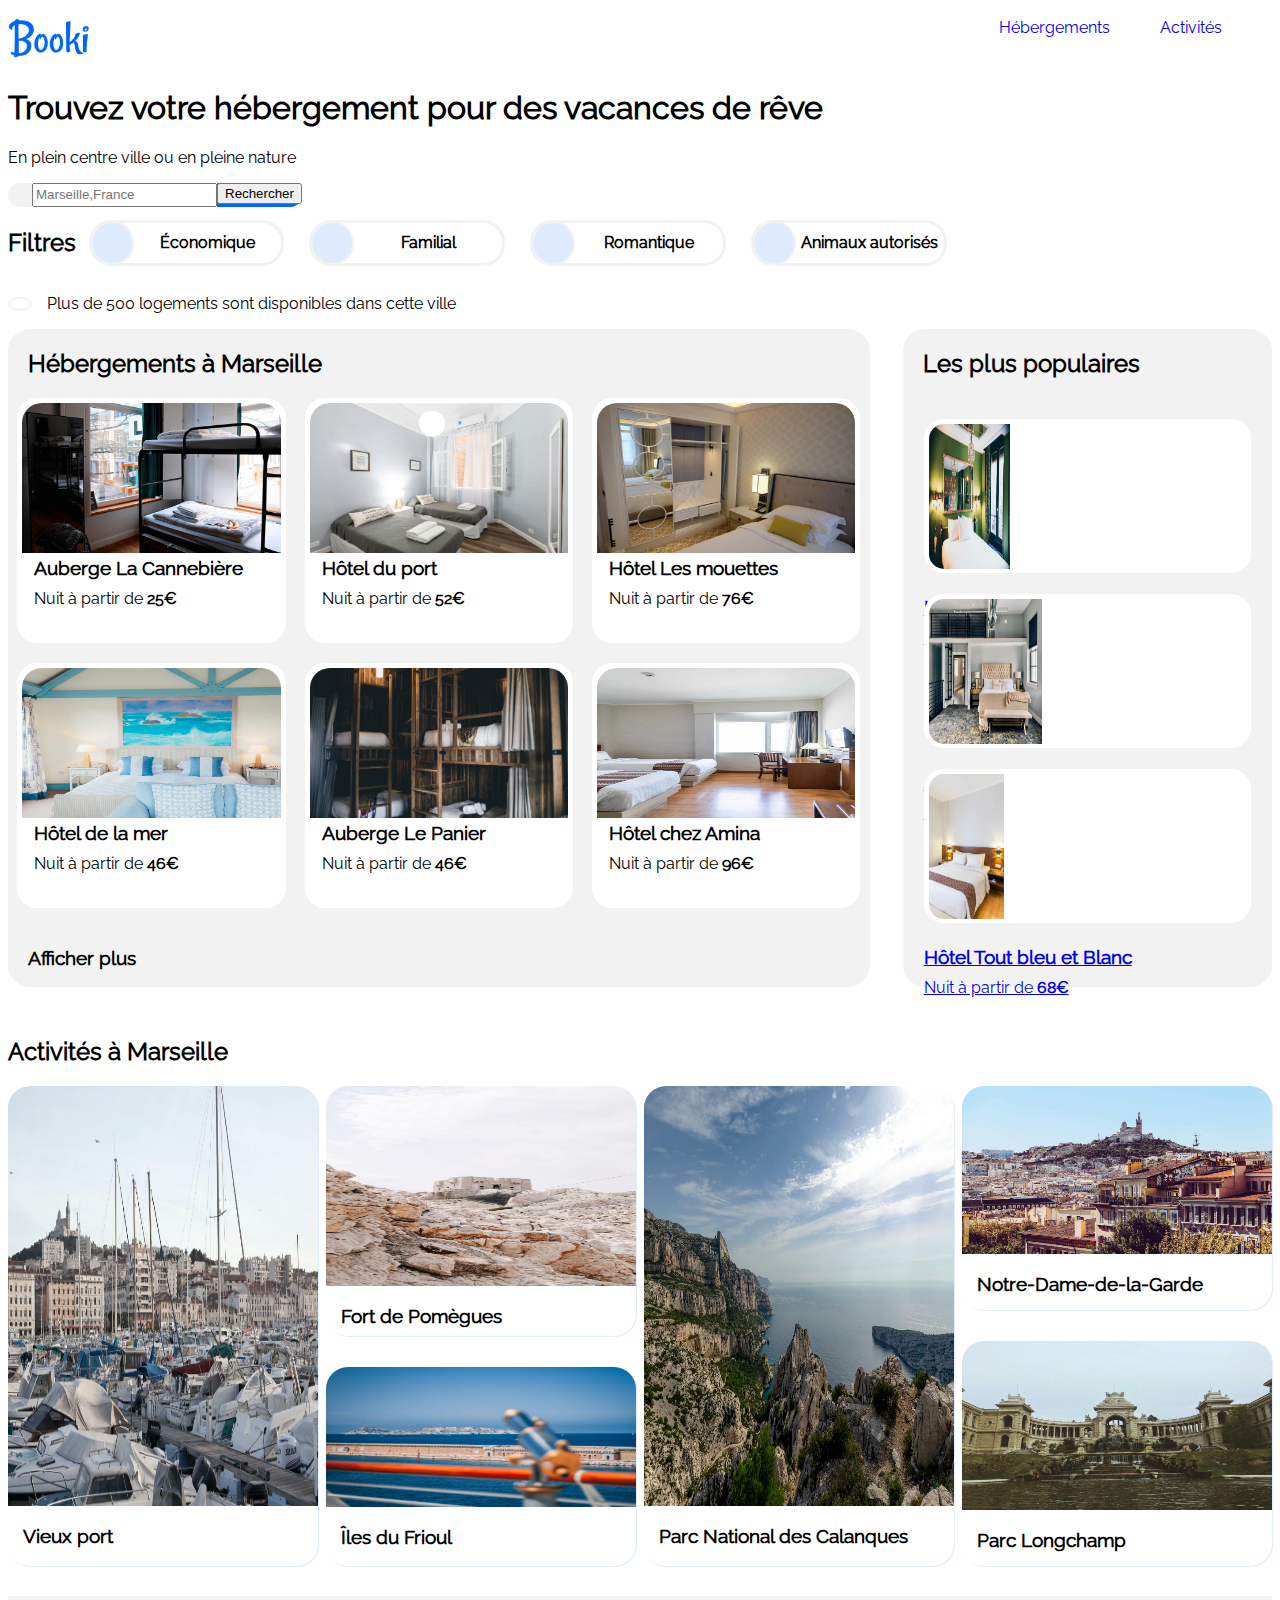
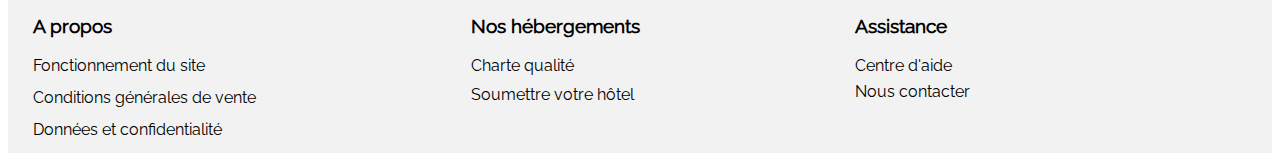
==== commit 49707ecf: "quentin" ====
--- a/booki.html
+++ b/booki.html
@@ -4,7 +4,8 @@
 	<meta charset="utf-8">
 	<meta name="viewport" content="width=device-width, initial-scale=1">
 	<link rel="stylesheet" href="https://cdnjs.cloudflare.com/ajax/libs/font-awesome/6.0.0-beta3/css/all.min.css" integrity="sha512-Fo3rlrZj/k7ujTnHg4CGR2D7kSs0v4LLanw2qksYuRlEzO+tcaEPQogQ0KaoGN26/zrn20ImR1DfuLWnOo7aBA==" crossorigin="anonymous" referrerpolicy="no-referrer" />
-	<link rel="stylesheet" href="style.css"/>
+	<link rel="stylesheet" href="style.css" type="text/css"/>
+	<link rel="stylesheet" media="screen and (max-width: 768px)" href="format-tablette.css" type="text/css"/>
 	<title>Booki</title>
 </head>
 
@@ -13,8 +14,8 @@
 			<div id="tetepage">
 				<div id="logo">	<img src="image/logo/Booki.png" alt="logo booki"> </div>
 				<nav>
-					<a style="text-decoration:none;margin-right: 50px;" href= "#hebergement" > Hébergements </a> 
-					<a style="text-decoration:none" href="#activites" > Activités</a>
+					<a href= "#hebergement" > Hébergements </a> 
+					<a href="#activites" > Activités</a>
 				</nav>
 			</div>
 
@@ -25,34 +26,32 @@
 					<i class="fas fa-map-marker-alt"></i>
 				</div>
 					<input type="search" name="search" placeholder="Marseille,France" />
-				<div class="button">
-					<input type="submit" value="Rechercher" style="background-color: #0065FC;color: white;" /> 
-				</div>
+					<div class="search"><input type="submit" value="Rechercher"/> </div>
 			</div>
 		<div id="filtre">	
 			<h2>Filtres</h2>
 
 			<div class="filtres">
-				<span class="icone"><i class="fas fa-money-bill-wave" style="color:#0065FC"></i></span>
-				<span class="selectfiltre">Économique</span>
-			</div>
-			<div class="filtres">
-				<span class="icone"><i class="fas fa-child" style="color:#0065FC"></i></span>
-				<span class="selectfiltre">Familial</span>
-			</div>
-			<div class="filtres">
-				<span class="icone"><i class="fas fa-heart" style="color:#0065FC"></i></span>
-				<span class="selectfiltre">Romantique</span>
-			</div>
-			<div class="filtres">
-				<span class="icone"><i class="fas fa-dog" style="color:#0065FC"></i></span>
-				<span class="selectfiltre">Animaux autorisés</span>
+				<span class="icone"><i class="fas fa-money-bill-wave"></i></span>
+				<span class="select-filtre">Économique</span>
+			</div>
+			<div class="filtres">
+				<span class="icone"><i class="fas fa-child"></i></span>
+				<span class="select-filtre">Familial</span>
+			</div>
+			<div class="filtres">
+				<span class="icone"><i class="fas fa-heart"></i></span>
+				<span class="select-filtre">Romantique</span>
+			</div>
+			<div class="filtres">
+				<span class="icone"><i class="fas fa-dog"></i></span>
+				<span class="select-filtre">Animaux autorisés</span>
 			</div>
 				
 
 		</div>
 		<div id="info">
-			<div class="info"><i class="fas fa-info" style="color:#0065FC"></i> </div> 
+			<div class="info"><i class="fas fa-info"></i> </div> 
 			<p>Plus de 500 logements sont disponibles dans cette ville</p> 
 		</div>
 
@@ -61,41 +60,110 @@
 			<section id="hebergement">
 				<h2>Hébergements à Marseille</h2>
 				<div id="boxcentre">
-					<article class="boxcentrale">
-						<img src="image/hebergement/3_medium/marcus-loke-WQJvWU_HZFo-unsplash.jpg" alt="" >
-						<h3>Auberge La Cannebière</h3>
-						<p>Nuit à partir de <strong>25€</strong></p>
-						<p><i class="fas fa-star" style="color:#0065FC"></i><i class="fas fa-star" style="color:#0065FC"></i><i class="fas fa-star" style="color:#0065FC"></i><i class="fas fa-star" style="color:#0065FC"></i><i class="fas fa-star" style="color:rgb(217, 217, 217)"></i></p>
-					</article>
-					<article class="boxcentrale">
-						<img src="image/hebergement/3_medium/fred-kleber-gTbaxaVLvsg-unsplash.jpg" alt="" >
-						<h3>Hôtel du port</h3>
-						<p>Nuit à partir de <strong>52€</strong></p>
-						<p><i class="fas fa-star" style="color:#0065FC"></i><i class="fas fa-star" style="color:#0065FC"></i><i class="fas fa-star" style="color:#0065FC"></i><i class="fas fa-star" style="color:#0065FC"></i><i class="fas fa-star" style="color:#0065FC"></i></p>
-					</article>
-					<article class="boxcentrale">
-						<img src="image/hebergement/3_medium/reisetopia-B8WIgxA_PFU-unsplash.jpg" alt="" >
-						<h3>Hôtel Les mouettes</h3>
-						<p>Nuit à partir de <strong>76€</strong></p>
-						<p><i class="fas fa-star" style="color:#0065FC"></i><i class="fas fa-star" style="color:#0065FC"></i><i class="fas fa-star" style="color:#0065FC"></i><i class="fas fa-star" style="color:#0065FC"></i><i class="fas fa-star" style="color:rgb(217, 217, 217)"></i></p>
-					</article>
-					<article class="boxcentrale">
-						<img src="image/hebergement/3_medium/annie-spratt-Eg1qcIitAuA-unsplash.jpg" alt="" >
-						<h3>Hôtel de la mer</h3>
-						<p>Nuit à partir de <strong>46€</strong></p>
-						<p><i class="fas fa-star" style="color:#0065FC"></i><i class="fas fa-star" style="color:#0065FC"></i><i class="fas fa-star" style="color:#0065FC"></i><i class="fas fa-star" style="color:rgb(217, 217, 217)"></i><i class="fas fa-star" style="color:rgb(217, 217, 217)"></i></p>
-					</article>
-					<article class="boxcentrale">
-						<img src="image/hebergement/3_medium/nicate-lee-kT-ZyaiwBe0-unsplash.jpg" alt="" >
-						<h3>Auberge Le Panier</h3>
-						<p>Nuit à partir de <strong>46€</strong></p>
-						<p><i class="fas fa-star" style="color:#0065FC"></i><i class="fas fa-star" style="color:#0065FC"></i><i class="fas fa-star" style="color:#0065FC"></i><i class="fas fa-star" style="color:#0065FC"></i><i class="fas fa-star" style="color:rgb(217, 217, 217)"></i></p>
-					</article>
-					<article class="boxcentrale">
-						<img src="image/hebergement/3_medium/febrian-zakaria-M6S1WvfW68A-unsplash.jpg" alt="" >
-						<h3>Hôtel chez Amina</h3>
-						<p>Nuit à partir de <strong>96€</strong></p>
-						<p><i class="fas fa-star" style="color:#0065FC"></i><i class="fas fa-star" style="color:#0065FC"></i><i class="fas fa-star" style="color:#0065FC"></i><i class="fas fa-star" style="color:#0065FC"></i><i class="fas fa-star" style="color:#0065FC"></i></p>
+					<article class="boxcentrale" >
+						<a href="#" >
+							<img src="image/hebergement/3_medium/marcus-loke-WQJvWU_HZFo-unsplash.jpg" alt="Auberge La Cannebière" >
+							<h3>Auberge La Cannebière</h3>
+							<p>Nuit à partir de <strong>25€</strong></p>
+							<p>
+								<span class="blue">
+									<i class="fas fa-star"></i>
+									<i class="fas fa-star"></i>
+									<i class="fas fa-star"></i>
+									<i class="fas fa-star"></i>
+								</span>
+								<span class="gray">
+									<i class="fas fa-star"></i>
+								</span>
+							</p>
+						</a>
+					</article>
+
+					<article class="boxcentrale">
+						<a href="#" >
+							<img src="image/hebergement/3_medium/fred-kleber-gTbaxaVLvsg-unsplash.jpg" alt="Hôtel du port" >
+							<h3>Hôtel du port</h3>
+							<p>Nuit à partir de <strong>52€</strong></p>
+							<p>
+								<span class="blue">
+									<i class="fas fa-star"></i>
+									<i class="fas fa-star"></i>
+									<i class="fas fa-star"></i>
+									<i class="fas fa-star"></i>
+									<i class="fas fa-star"></i>
+								</span>
+							</p>
+						</a>
+					</article>
+					<article class="boxcentrale">
+						<a href="#">
+							<img src="image/hebergement/3_medium/reisetopia-B8WIgxA_PFU-unsplash.jpg" alt="Hôtel Les mouettes" >
+							<h3>Hôtel Les mouettes</h3>
+							<p>Nuit à partir de <strong>76€</strong></p>
+							<p>
+								<span class="blue">
+									<i class="fas fa-star"></i>
+									<i class="fas fa-star"></i>
+									<i class="fas fa-star"></i>
+									<i class="fas fa-star"></i>
+								</span>
+								<span class="gray">
+									<i class="fas fa-star"></i>
+								</span>
+							</p>
+						</a>
+					</article>
+					<article class="boxcentrale">
+						<a href="#">
+							<img src="image/hebergement/3_medium/annie-spratt-Eg1qcIitAuA-unsplash.jpg" alt="Hôtel de la mer" >
+							<h3>Hôtel de la mer</h3>
+							<p>Nuit à partir de <strong>46€</strong></p>
+							<p>
+								<span class="blue">
+									<i class="fas fa-star"></i>
+									<i class="fas fa-star"></i>
+									<i class="fas fa-star"></i>
+								</span>
+								<span class="gray">
+									<i class="fas fa-star"></i>
+									<i class="fas fa-star"></i>
+								</span>
+							</p>
+						</a>
+					</article>
+					<article class="boxcentrale">
+						<a href="#">
+							<img src="image/hebergement/3_medium/nicate-lee-kT-ZyaiwBe0-unsplash.jpg" alt="Auberge Le Panier" >
+							<h3>Auberge Le Panier</h3>
+							<p>Nuit à partir de <strong>46€</strong></p>
+							<p>
+								<span class="blue">
+									<i class="fas fa-star"></i>
+									<i class="fas fa-star"></i>
+									<i class="fas fa-star"></i>
+									<i class="fas fa-star"></i>
+								</span>
+								<span class="gray">
+									<i class="fas fa-star"></i>
+								</span>
+							</p>
+						</a>
+					</article>
+					<article class="boxcentrale">
+						<a href="#">
+							<img src="image/hebergement/3_medium/febrian-zakaria-M6S1WvfW68A-unsplash.jpg" alt="Hôtel chez Amina" >
+							<h3>Hôtel chez Amina</h3>
+							<p>Nuit à partir de <strong>96€</strong></p>
+							<p>
+								<span class="blue">
+									<i class="fas fa-star"></i>
+									<i class="fas fa-star"></i>
+									<i class="fas fa-star"></i>
+									<i class="fas fa-star"></i>
+									<i class="fas fa-star"></i>
+								</span>
+							</p>
+						</a>
 					</article> 	
 				</div>
 				<h3>Afficher plus</h3>
@@ -107,28 +175,62 @@
 				</div>
 				<div id="boxdroite">
 					<article class="boxleft">
-						<img src="image/hebergement/3_medium/emile-guillemot-Bj_rcSC5XfE-unsplash.jpg" alt="" >
-							<div class="boxtext">
-								<h3>Hôtel Le soleil du matin</h3>
-								<p>Nuit à partir de <strong>128€</strong></p>
-								<p><i class="fas fa-star" style="color:#0065FC"></i><i class="fas fa-star" style="color:#0065FC"></i><i class="fas fa-star" style="color:#0065FC"></i><i class="fas fa-star" style="color:#0065FC"></i><i class="fas fa-star" style="color:#0065FC"></i></p>
-							</div>
+						<a href="#">
+							<img src="image/hebergement/3_medium/emile-guillemot-Bj_rcSC5XfE-unsplash.jpg" alt="Hôtel Le soleil du matin" >
+								<div class="boxtext">
+									<h3>Hôtel Le soleil du matin</h3>
+									<p>Nuit à partir de <strong>128€</strong></p>
+									<p>		
+										<span class="blue">						
+											<i class="fas fa-star"></i>
+											<i class="fas fa-star"></i>
+											<i class="fas fa-star"></i>
+											<i class="fas fa-star"></i>
+											<i class="fas fa-star"></i>
+										</span>
+									</p>
+								</div>
+						</a>
 					</article>
 					<article class="boxleft">
-						<img src="image/hebergement/3_medium/aw-creative-VGs8z60yT2c-unsplash.jpg" alt="" >
-							<div class="boxtext">
-								<h3>Au coeur de l'eau Chambres d'hôtes</h3>
-								<p>Nuit à partir de <strong>71€</strong></p>
-								<p><i class="fas fa-star" style="color:#0065FC"></i><i class="fas fa-star" style="color:#0065FC"></i><i class="fas fa-star" style="color:#0065FC"></i><i class="fas fa-star" style="color:#0065FC"></i><i class="fas fa-star" style="color:rgb(217, 217, 217)"></i></p>
-							</div>
+						<a href="#">
+							<img src="image/hebergement/3_medium/aw-creative-VGs8z60yT2c-unsplash.jpg" alt="Au cœur de l'eau Chambres d'hôtes" >
+								<div class="boxtext">
+									<h3>Au cœur de l'eau Chambres d'hôtes</h3>
+									<p>Nuit à partir de <strong>71€</strong></p>
+									<p>
+										<span class="blue">
+											<i class="fas fa-star"></i>
+											<i class="fas fa-star"></i>
+											<i class="fas fa-star"></i>
+											<i class="fas fa-star"></i>
+										</span>
+										<span class="gray">
+											<i class="fas fa-star"></i>
+										</span>
+									</p>
+								</div>
+						</a>
 					</article>
 					<article class="boxleft">
-						<img src="image/hebergement/3_medium/febrian-zakaria-sjvU0THccQA-unsplash.jpg" alt="" >
-							<div class="boxtext">
-								<h3>Hôtel Tout bleu et Blanc</h3>
-								<p>Nuit à partir de <strong>68€</strong></p>
-								<p><i class="fas fa-star" style="color:#0065FC"></i><i class="fas fa-star" style="color:#0065FC"></i><i class="fas fa-star" style="color:#0065FC"></i><i class="fas fa-star" style="color:#0065FC"></i><i class="fas fa-star" style="color:rgb(217, 217, 217)"></i></p>
-							</div>
+						<a href="#">
+							<img src="image/hebergement/3_medium/febrian-zakaria-sjvU0THccQA-unsplash.jpg" alt="Hôtel Tout bleu et Blanc" >
+								<div class="boxtext">
+									<h3>Hôtel Tout bleu et Blanc</h3>
+									<p>Nuit à partir de <strong>68€</strong></p>
+									<p>
+										<span class="blue">
+											<i class="fas fa-star"></i>
+											<i class="fas fa-star"></i>
+											<i class="fas fa-star"></i>
+											<i class="fas fa-star"></i>
+										</span>
+										<span class="gray">
+											<i class="fas fa-star"></i>
+										</span>
+									</p>
+								</div>
+						</a>
 					</article>
 				</div>
 			</section>
@@ -138,30 +240,30 @@
 				<h2>Activités à Marseille</h2>
 				<div id="boxdown">
 						<article class="img1">
-							<img src="image/activites/3_medium/reno-laithienne-QUgJhdY5Fyk-unsplash.jpg" alt="">
+							<img src="image/activites/3_medium/reno-laithienne-QUgJhdY5Fyk-unsplash.jpg" alt="Vieux port">
 							<h3>Vieux port</h3>
 						</article>
 					<div id="double">
 						<article class="img2">
-							<img src="image/activites/3_medium/paul-hermann-QFTrLdQIRhI-unsplash.jpg" alt="">
+							<img src="image/activites/3_medium/paul-hermann-QFTrLdQIRhI-unsplash.jpg" alt="Fort de Pomègues">
 							<h3>Fort de Pomègues</h3>
 						</article>
 						<article class="img3">
-							<img src="image/activites/3_medium/kevin-hikari-rV_Qd1l-VXg-unsplash.jpg" alt="">
+							<img src="image/activites/3_medium/kevin-hikari-rV_Qd1l-VXg-unsplash.jpg" alt="Îles du Frioul">
 							<h3>Îles du Frioul</h3>
 						</article>
 					</div>
 						<article class="img4">
-							<img src="image/activites/3_medium/kilyan-sockalingum-NR8-cBCN3aI-unsplash.jpg" alt="">
+							<img src="image/activites/3_medium/kilyan-sockalingum-NR8-cBCN3aI-unsplash.jpg" alt="Parc National des Calanques">
 							<h3>Parc National des Calanques</h3>
 						</article>
 					<div id="double">
 						<article class="img5">
-							<img src="image/activites/3_medium/florian-wehde-xW9e8gdotxI-unsplash.jpg" alt="">
+							<img src="image/activites/3_medium/florian-wehde-xW9e8gdotxI-unsplash.jpg" alt="Notre-Dame-de-la-Garde">
 							<h3>Notre-Dame-de-la-Garde</h3>
 						</article>
 						<article class="img6">
-							<img src="image/activites/3_medium/lena-paulin-wH2-EJoDcV0-unsplash.jpg" alt="">
+							<img src="image/activites/3_medium/lena-paulin-wH2-EJoDcV0-unsplash.jpg" alt="Parc Longchamp">
 							<h3>Parc Longchamp</h3>
 						</article>
 					</div>
@@ -170,14 +272,14 @@
 		<footer id="footer">
 			<div class="foot">
 				<h3>A propos</h3>
-				<p>Fonctionnements du site </br></p>
+				<p>Fonctionnement du site </br></p>
 				<p>Conditions générales de vente</br></p>
 				<p>Données et confidentialité</p>
 				
 			</div>
 			<div class="foot">
 				<h3>Nos hébergements</h3>
-				<p>Charte quelité </br></p>
+				<p>Charte qualité </br></p>
 				<p>Soumettre votre hôtel</p>
 			</div>
 			<div class="foot">
--- a/style.css
+++ b/style.css
@@ -14,12 +14,13 @@
             /* header */
 header
 {
-    margin: 4%;
+    max-width: 1440px;
+    margin: auto;
 }
 #tetepage
 {
     display: flex;
-    align-items: center;
+    align-items: flex-start;
     justify-content: space-between;
 
 }
@@ -31,7 +32,16 @@
 nav
 {
     display: flex;
-
+    margin-top: 10px;
+}
+nav > a
+{
+    margin-right: 50px;
+    text-decoration: none;
+}
+nav > a:hover
+{
+    border-top: 2px solid blue;
 }
 #recherche
 {
@@ -47,12 +57,14 @@
     display: flex;
     border: 2px solid #F2F2F2;
     border-radius: 12px 0px 0px 12px;
-    padding: 14px;
+    padding: 10px;
     background-color: #F2F2F2;
 }
-.button
+.search
 {
     border-radius: 0px 12px 12px 0px;
+    background-color: #0065FC;
+    color: white;    
 }
 #filtre
 {
@@ -80,12 +92,25 @@
     align-items: center;
     justify-content: center;
     border-left-width: 0px;
-}
-.selectfiltre
+    color: #0065FC;
+}
+.blue
+{
+    color: #0065FC;
+}
+.gray
+{
+    color: rgb(217, 217, 217);
+}
+.select-filtre
 {
     text-align: center;
     font-weight: bold;
     margin: auto;
+}
+.filtres:hover
+{
+    background-color: #DEEBFF;
 }
 #info
 {
@@ -102,14 +127,15 @@
     padding-right: 10px;
     padding-left: 10px;
     margin-right: 15px;
+    color: #0065FC;
 }
 
             /* centre page */
 #middle
 {
     display: flex;
-    margin-top: 30px;
-    margin: 4%;
+    max-width: 1440px;
+    margin: auto;
 }
 #hebergement
 {
@@ -118,7 +144,14 @@
     width: 70%;
     background-color: #F2F2F2;
     border-radius: 22px;
-
+}
+#hebergement > h2
+{
+    margin-left: 20px;
+}
+#hebergement > h3
+{
+    margin-left: 20px;
 }
 #boxcentre
 {
@@ -138,27 +171,31 @@
     padding: 5px;
     border-radius: 20px;
     height: 235px;
-    width: 300px;
+    width: 30%;
     margin-bottom: 20px;
-
 }
 .boxcentrale:hover
 {
     box-shadow: 1px 1px 1px gray;
 }
-.boxcentrale > img
+.boxcentrale > a
+{
+    text-decoration: none;
+    color: black;
+}
+.boxcentrale > a > img
 {
     height: 150px;
     width: 100%;
     border-radius: 20px 20px 0px 0px;
 }
-.boxcentrale > p
+.boxcentrale > a > p
 {
     margin-top: 0px;
     margin-bottom: 10px;
     margin-left: 12px;
 }
-.boxcentrale > h3
+.boxcentrale > a > h3
 {
     margin-bottom: 10px;
     margin-left: 12px;
@@ -214,10 +251,10 @@
     flex-wrap: nowrap;
     align-items: stretch;
 }
-.boxleft > img
+.boxleft > a > img
 {
     height: 94%;
-    width: 30%;
+    width: 36%;
     border-radius: 20px 0px 0px 20px;
     padding: 5px;
 }
@@ -235,23 +272,22 @@
     display: flex;
     flex-direction: column;
     justify-content: space-around;
-    width: 92%;
-    background-color: gray;
-    border-radius: 22px;
+    background-color: white;
+    max-width: 1440px;
+    margin: auto;
     margin-top: 30px;
-    margin: 4%;
 }
 #boxdown
 {
     display: flex;
     flex-direction: row;
-    flex-wrap: nowrap;
+    flex-wrap: wrap;
     justify-content: space-between;
 }
 .img1 > img
 {
     height: 420px;
-    width: 310px;
+    width: 100%;
     border-radius: 22px 22px 0px 0px;
 }
 .img1
@@ -262,6 +298,11 @@
     background-color: white;
     height: 480px;
     width: 310px;
+    box-shadow: 1px 1px 1px #DEEBFF;
+}
+.img1 > h3
+{
+    margin-left: 15px;
 }
 #img2et3
 {
@@ -270,8 +311,8 @@
 }
 .img2 > img
 {
-    height: 195px;
-    width: 300px;
+    height: 80%;
+    width: 100%;
     border-radius: 22px 22px 0px 0px;
 }
 .img2
@@ -280,12 +321,19 @@
     flex-direction: column;
     border-radius: 22px;
     background-color: white;
-    height: 240px;
+    height: 250px;
+    margin-bottom: 10%;
+    width: 310px;
+    box-shadow: 1px 1px 1px #DEEBFF;
+}
+.img2 > h3
+{
+    margin-left: 15px;
 }
 .img3 > img
 {
-    height: 170px;
-    width: 300px;
+    height: 140px;
+    width: 100%;
     border-radius: 22px 22px 0px 0px;
 }
 .img3
@@ -294,12 +342,18 @@
     flex-direction: column;
     background-color: white;
     border-radius: 22px;
-    height: 240px;
+    height: 199px;
+    width: 310px;
+    box-shadow: 1px 1px 1px #DEEBFF;
+}
+.img3 > h3
+{
+    margin-left: 15px;
 }
 .img4 > img
 {
     height: 420px;
-    width: 310px;
+    width: 100%;
     border-radius: 22px 22px 0px 0px;
 }
 .img4
@@ -310,11 +364,16 @@
     border-radius: 22px;
     height: 480px;
     width: 310px;
+    box-shadow: 1px 1px 1px #DEEBFF;
+}
+.img4 > h3
+{
+    margin-left: 15px;
 }
 .img5 > img
 {
-    height: 195px;
-    width: 300px;
+    height: 75%;
+    width: 100%;
     border-radius: 22px 22px 0px 0px;
 }
 .img5
@@ -323,12 +382,19 @@
     flex-direction: column;
     background-color: white;
     border-radius: 22px;
-    height: 240px;
+    height: 224px;
+    margin-bottom: 10%;
+    width: 310px;
+    box-shadow: 1px 1px 1px #DEEBFF;
+}
+.img5 > h3
+{
+    margin-left: 15px;
 }
 .img6 > img
 {
-    height: 195px;
-    width: 300px;
+    height: 75%;
+    width: 100%;
     border-radius: 22px 22px 0px 0px;
 }
 .img6
@@ -337,7 +403,13 @@
     flex-direction: column;
     background-color: white;
     border-radius: 22px;
-    height: 240px;
+    height: 225px;
+    width: 310px;
+    box-shadow: 1px 1px 1px #DEEBFF;
+}
+.img6 > h3
+{
+    margin-left: 15px;
 }
             /* footer */
 #footer
--- a/format-tablette.css
+++ b/format-tablette.css
@@ -0,0 +1,33 @@
+@media screen and (max-widht: 768px) {
+
+    .filtres
+{
+    width: 20%;
+}
+.boxcentrale
+{
+    width: 45%;
+}
+
+
+
+
+
+
+
+
+
+
+
+
+
+
+
+
+
+
+
+}
+
+
+    
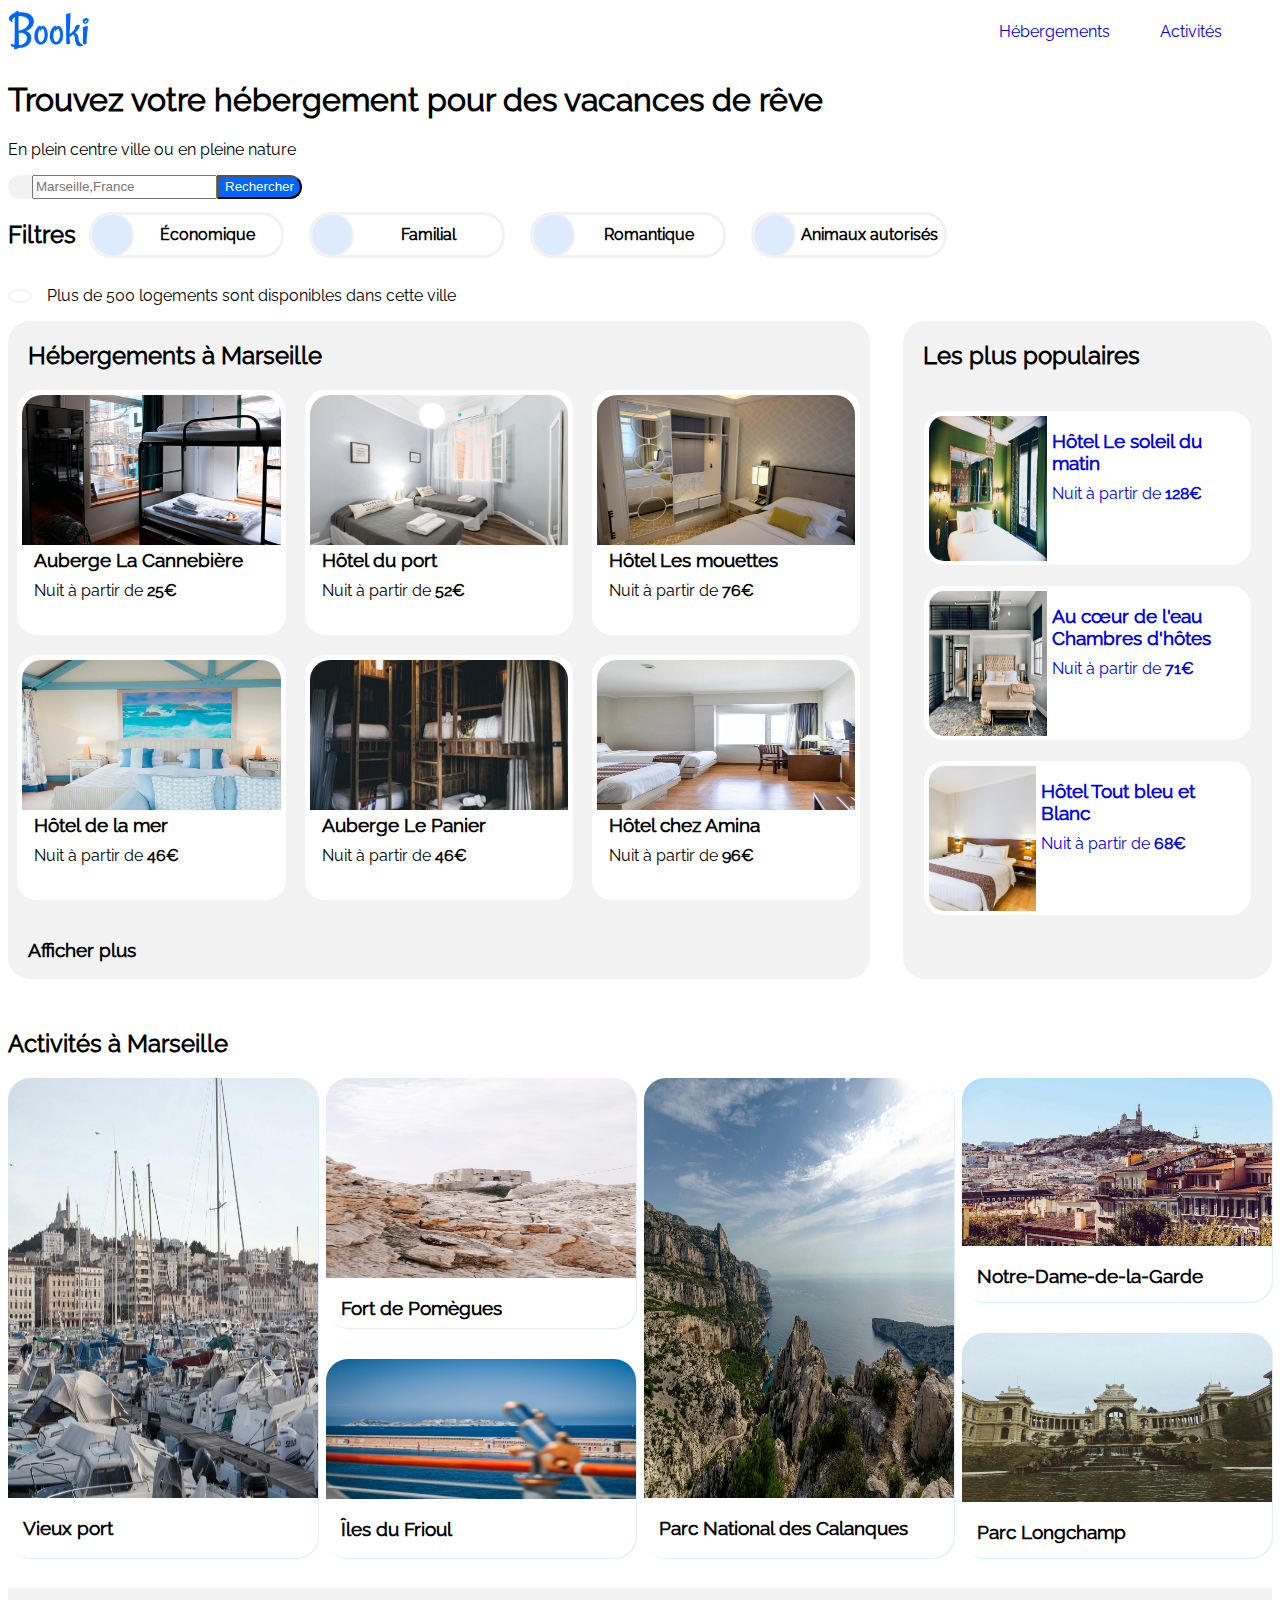
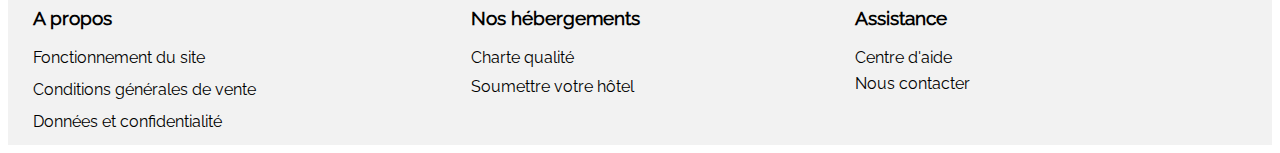
==== commit 0d3471e3: "quentin" ====
--- a/booki.html
+++ b/booki.html
@@ -1,11 +1,11 @@
 <!DOCTYPE html>
-<html>
+<html lang="FR">
 <head>
 	<meta charset="utf-8">
 	<meta name="viewport" content="width=device-width, initial-scale=1">
 	<link rel="stylesheet" href="https://cdnjs.cloudflare.com/ajax/libs/font-awesome/6.0.0-beta3/css/all.min.css" integrity="sha512-Fo3rlrZj/k7ujTnHg4CGR2D7kSs0v4LLanw2qksYuRlEzO+tcaEPQogQ0KaoGN26/zrn20ImR1DfuLWnOo7aBA==" crossorigin="anonymous" referrerpolicy="no-referrer" />
 	<link rel="stylesheet" href="style.css" type="text/css"/>
-	<link rel="stylesheet" media="screen and (max-width: 768px)" href="format-tablette.css" type="text/css"/>
+	<link rel="stylesheet" href="respawnsive.css" type="text/css"/>
 	<title>Booki</title>
 </head>
 
@@ -26,7 +26,7 @@
 					<i class="fas fa-map-marker-alt"></i>
 				</div>
 					<input type="search" name="search" placeholder="Marseille,France" />
-					<div class="search"><input type="submit" value="Rechercher"/> </div>
+					<input class="search" type="submit" value="Rechercher"/> 
 			</div>
 		<div id="filtre">	
 			<h2>Filtres</h2>
@@ -243,7 +243,7 @@
 							<img src="image/activites/3_medium/reno-laithienne-QUgJhdY5Fyk-unsplash.jpg" alt="Vieux port">
 							<h3>Vieux port</h3>
 						</article>
-					<div id="double">
+					<div class="double">
 						<article class="img2">
 							<img src="image/activites/3_medium/paul-hermann-QFTrLdQIRhI-unsplash.jpg" alt="Fort de Pomègues">
 							<h3>Fort de Pomègues</h3>
@@ -257,7 +257,7 @@
 							<img src="image/activites/3_medium/kilyan-sockalingum-NR8-cBCN3aI-unsplash.jpg" alt="Parc National des Calanques">
 							<h3>Parc National des Calanques</h3>
 						</article>
-					<div id="double">
+					<div class="double">
 						<article class="img5">
 							<img src="image/activites/3_medium/florian-wehde-xW9e8gdotxI-unsplash.jpg" alt="Notre-Dame-de-la-Garde">
 							<h3>Notre-Dame-de-la-Garde</h3>
@@ -272,19 +272,19 @@
 		<footer id="footer">
 			<div class="foot">
 				<h3>A propos</h3>
-				<p>Fonctionnement du site </br></p>
-				<p>Conditions générales de vente</br></p>
+				<p>Fonctionnement du site </p>
+				<p>Conditions générales de vente</p>
 				<p>Données et confidentialité</p>
 				
 			</div>
 			<div class="foot">
 				<h3>Nos hébergements</h3>
-				<p>Charte qualité </br></p>
+				<p>Charte qualité </p>
 				<p>Soumettre votre hôtel</p>
 			</div>
 			<div class="foot">
 				<h3>Assistance</h3>
-				<p>Centre d'aide</br></p>
+				<p>Centre d'aide</p>
 				<p>Nous contacter</p>
 				
 			</div>
--- a/style.css
+++ b/style.css
@@ -10,6 +10,7 @@
 body
 {
     font-family: "raleway", Arial, Helvetica, sans-serif;
+    margin-top: 0px;
 }
             /* header */
 header
@@ -32,12 +33,13 @@
 nav
 {
     display: flex;
-    margin-top: 10px;
 }
 nav > a
 {
     margin-right: 50px;
     text-decoration: none;
+    padding-top: 20px;
+    border-top: 2px solid white;
 }
 nav > a:hover
 {
@@ -266,6 +268,11 @@
 {
     margin-bottom: 0px;
 }
+.boxleft > a 
+{
+    display: flex;
+    text-decoration: none;
+}
         /* section du bas */
 #activites
 {
--- a/respawnsive.css
+++ b/respawnsive.css
@@ -0,0 +1,33 @@
+@media screen and (max-width: 768px) {
+
+    .filtres
+{
+    width: 20%;
+}
+.boxcentrale
+{
+    width: 45%;
+}
+
+
+
+
+
+
+
+
+
+
+
+
+
+
+
+
+
+
+
+}
+
+
+    
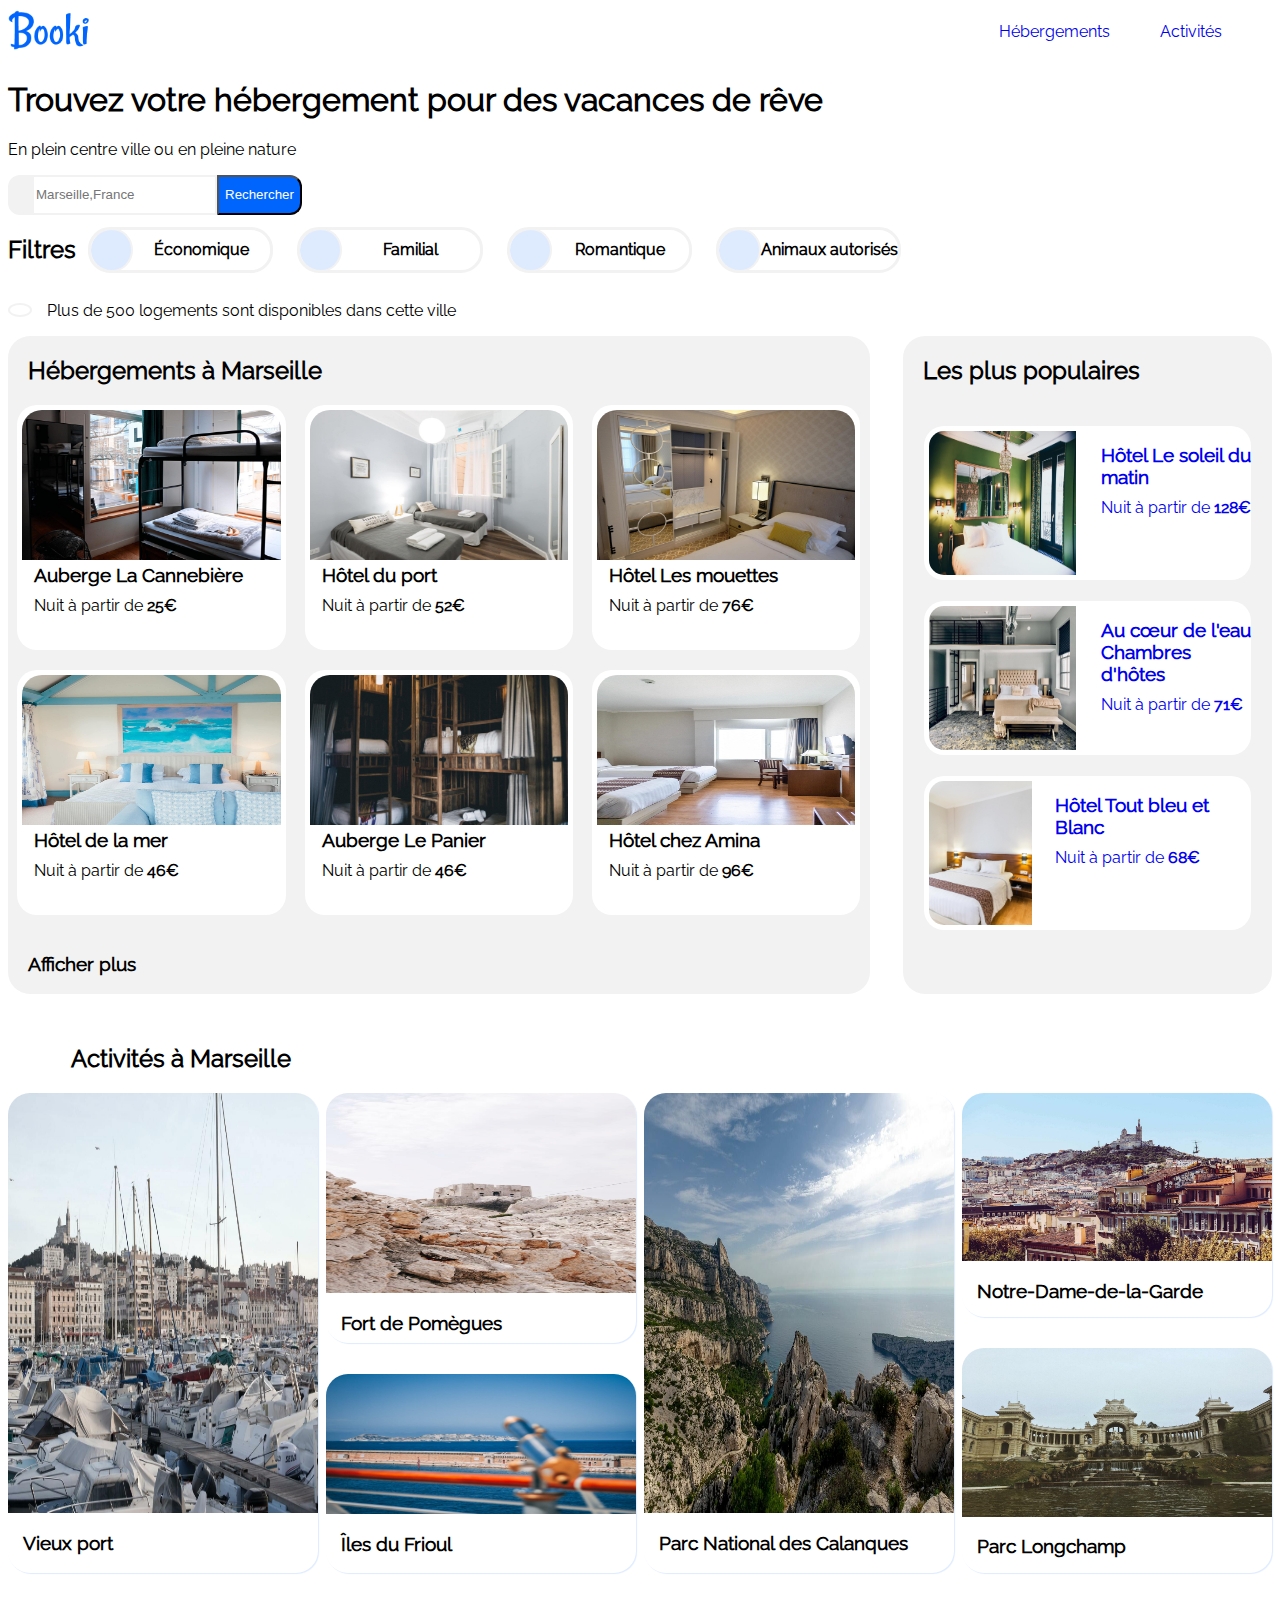
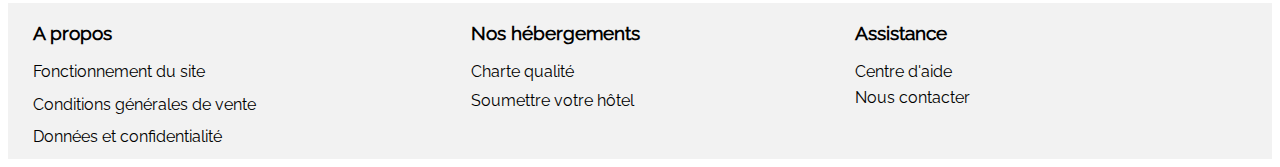
==== commit 312f3af8: "quentin" ====
--- a/booki.html
+++ b/booki.html
@@ -11,7 +11,7 @@
 
 <body>
 		<header>
-			<div id="tetepage">
+			<div id="tete-page">
 				<div id="logo">	<img src="image/logo/Booki.png" alt="logo booki"> </div>
 				<nav>
 					<a href= "#hebergement" > Hébergements </a> 
@@ -25,27 +25,31 @@
 				<div class="maps">
 					<i class="fas fa-map-marker-alt"></i>
 				</div>
-					<input type="search" name="search" placeholder="Marseille,France" />
-					<input class="search" type="submit" value="Rechercher"/> 
+					<input class="barre-search" type="search" name="search" placeholder="Marseille,France" />
+					<div>
+						<input class="search" type="submit" value="Rechercher" /> 
+						<i id="loupe" type="submit" class="fa-solid fa-magnifying-glass"></i>
+					</div>
 			</div>
 		<div id="filtre">	
 			<h2>Filtres</h2>
-
-			<div class="filtres">
-				<span class="icone"><i class="fas fa-money-bill-wave"></i></span>
-				<span class="select-filtre">Économique</span>
-			</div>
-			<div class="filtres">
-				<span class="icone"><i class="fas fa-child"></i></span>
-				<span class="select-filtre">Familial</span>
-			</div>
-			<div class="filtres">
-				<span class="icone"><i class="fas fa-heart"></i></span>
-				<span class="select-filtre">Romantique</span>
-			</div>
-			<div class="filtres">
-				<span class="icone"><i class="fas fa-dog"></i></span>
-				<span class="select-filtre">Animaux autorisés</span>
+			<div class="bouton-filtre">
+				<div class="filtres">
+					<span class="icone"><i class="fas fa-money-bill-wave"></i></span>
+					<span class="select-filtre">Économique</span>
+				</div>
+				<div class="filtres">
+					<span class="icone"><i class="fas fa-child"></i></span>
+					<span class="select-filtre">Familial</span>
+				</div>
+				<div class="filtres">
+					<span class="icone"><i class="fas fa-heart"></i></span>
+					<span class="select-filtre">Romantique</span>
+				</div>
+				<div class="filtres">
+					<span class="icone"><i class="fas fa-dog"></i></span>
+					<span class="select-filtre">Animaux autorisés</span>
+				</div>
 			</div>
 				
 
--- a/style.css
+++ b/style.css
@@ -18,7 +18,7 @@
     max-width: 1440px;
     margin: auto;
 }
-#tetepage
+#tete-page
 {
     display: flex;
     align-items: flex-start;
@@ -43,7 +43,7 @@
 }
 nav > a:hover
 {
-    border-top: 2px solid blue;
+    border-top: 2px solid #0065FC;
 }
 #recherche
 {
@@ -62,11 +62,21 @@
     padding: 10px;
     background-color: #F2F2F2;
 }
+.barre-search
+{
+    border-color: #ffffff;
+    border: 2px solid #f2f2f2;
+}
 .search
 {
     border-radius: 0px 12px 12px 0px;
     background-color: #0065FC;
-    color: white;    
+    color: white;  
+    height: 40px;  
+}
+#loupe
+{
+    display: none;
 }
 #filtre
 {
@@ -82,6 +92,13 @@
     height: 40px;
     width: 15%;
     margin: 1%;
+}
+.bouton-filtre
+{
+    display: flex;
+    width: 100%;
+    flex-wrap: wrap;
+    flex-direction: row;
 }
 .icone
 {
@@ -252,11 +269,13 @@
     flex-direction: column;
     flex-wrap: nowrap;
     align-items: stretch;
+    width: 80%;
+    margin-left: 6%;
 }
 .boxleft > a > img
 {
     height: 94%;
-    width: 36%;
+    width: 45%;
     border-radius: 20px 0px 0px 20px;
     padding: 5px;
 }
@@ -284,6 +303,10 @@
     margin: auto;
     margin-top: 30px;
 }
+#activites > h2
+{
+    margin-left: 5%;
+}
 #boxdown
 {
     display: flex;
@@ -310,11 +333,6 @@
 .img1 > h3
 {
     margin-left: 15px;
-}
-#img2et3
-{
-    display: flex;
-    flex-direction: column;
 }
 .img2 > img
 {
--- a/respawnsive.css
+++ b/respawnsive.css
@@ -1,33 +1,336 @@
-@media screen and (max-width: 768px) {
+                /** Format Tablette **/
+@media screen and (max-width: 768px) 
+{
+    #filtre
+    {
+        align-items: flex-start;
+        flex-direction: column;
+    }
 
     .filtres
+    {
+        width: 22%;
+    }
+    .boxcentrale
+    {
+        width: 45%;
+    }
+    .maps
+    {
+        padding: 15px;
+    }
+    .barre-search
+    {
+        width: 30%;
+    }
+    #filtre > h2
+    {
+        margin-left: 2%;
+    }
+    #middle
+   {
+    flex-direction: column-reverse;
+   }
+   #populaire
+   {
+       margin-left: 0px;
+       width: 100%;
+       border-radius: 0px;
+   }
+   #boxdroite
+   {
+       margin-bottom: 5%;
+       align-items: center;
+   }
+   #hebergement
+   {
+       width: 100%;
+       border-radius: 0px;
+   }
+   .boxleft
+   {
+       width: 80%;
+   }
+   #boxdown
+   {
+        flex-direction: column;
+        align-items: center;
+   }
+   .img1
+   {
+       width: 460px;
+       height: 230px;
+       margin-bottom: 5%;
+       margin-right: 150px;
+   }
+   .img1 > img
+   {
+        height: 175px;
+   }
+   .img2
+   {
+        width: 460px;
+        height: 230px;
+        margin-bottom: 5%;
+        margin-left: 150px;
+   }
+   .img2 > img
+   {
+       height: 175px;
+   }
+   .img3
+   {
+        width: 460px;
+        height: 230px;
+        margin-bottom: 5%;
+        margin-right: 150px;
+   }
+   .img3 > img
+   {
+        height: 175px;
+   }
+   .img4
+   {
+        width: 460px;
+        height: 230px;
+        margin-bottom: 5%;
+        margin-left: 150px;
+   }
+   .img4 > img
+   {
+        height: 175px;
+   }
+   .img5
+   {
+        width: 460px;
+        height: 230px;
+        margin-bottom: 5%;
+        margin-right: 150px;
+   }
+   .img5 > img
+   {
+        height: 175px;
+   }
+   .img6
+   {
+        width: 460px;
+        height: 230px;
+        margin-bottom: 5%;
+        margin-left: 150px;
+   }
+   .img6 > img
+   {
+    height: 175px;
+   }
+                /** Format Mobile **/
+@media screen and (max-width: 450px) 
 {
-    width: 20%;
+    header
+    {
+        margin-top: 5%;
+    }
+    #tete-page
+    {
+        display: flex;
+        align-items: center;
+        flex-direction: column;
+    }
+    #logo
+    {
+        height: 60px;
+        width: 125px;
+    }
+    nav > a
+    {
+        border-bottom: 2px solid #f2f2f2;
+        padding-bottom: 20px;
+        padding-left: 60px;
+        padding-right: 78px;
+        margin-right: 0px;
+    }
+    nav > a:hover
+    {
+        color: #0065FC;
+        border-bottom: 2px solid #0065FC;
+        border-top: none;
+    }
+    header > h1
+    {
+        font-size: 25px;
+        font-weight: bold;
+        margin-left: 2%;
+    }
+    header > p
+    {
+        margin-left: 2%;
+    }
+    #recherche
+    {
+        margin: 1%;
+        justify-content: center;
+    }
+    .maps
+    {
+        padding: 15px;
+    }
+    .search
+    {
+        border-radius: 12px 12px 12px 12px;
+        display: none;
+    }
+    #loupe
+    {
+        display: flex;
+        color: white;
+        border-radius: 12px;
+        background-color: #0065FC;
+        padding: 15px;
+    }
+    .barre-search
+    {
+        width: 70%;
+    }
+    #filtre
+    {
+        flex-direction: row;
+        flex-wrap: wrap;
+    }
+    #filtre > h2
+    {
+        font-size: 20px;
+        margin-left: 3%;
+    }
+   .filtres
+   {
+       width: 45%;
+   }
+   #middle
+   {
+    flex-direction: column-reverse;
+   }
+   #populaire
+   {
+       margin-left: 0px;
+       width: 100%;
+       border-radius: 0px;
+   }
+   #boxdroite
+   {
+       margin-bottom: 5%;
+   }
+   #hebergement
+   {
+       width: 100%;
+       border-radius: 0px;
+   }
+   .boxcentrale
+   {
+       width: 90%;
+   }
+   #boxdown
+   {
+        flex-direction: column;
+        align-items: center;
+   }
+   .img1
+   {
+       width: 390px;
+       height: 215px;
+       margin-bottom: 5%;
+   }
+   .img1 > img
+   {
+        height: 160px;
+   }
+   .img2
+   {
+        width: 390px;
+        height: 215px;
+        margin-bottom: 5%;
+   }
+   .img2 > img
+   {
+       height: 160px;
+   }
+   .img3
+   {
+        width: 390px;
+        height: 215px;
+        margin-bottom: 5%;
+   }
+   .img3 > img
+   {
+        height: 160px;
+   }
+   .img4
+   {
+        width: 390px;
+        height: 215px;
+        margin-bottom: 5%;
+   }
+   .img4 > img
+   {
+        height: 160px;
+   }
+   .img5
+   {
+        width: 390px;
+        height: 215px;
+        margin-bottom: 5%;
+   }
+   .img5 > img
+   {
+        height: 160px;
+   }
+   .img6
+   {
+        width: 390px;
+        height: 215px;
+        margin-bottom: 5%;
+   }
+   .img6 > img
+   {
+    height: 160px;
+   }
+   #footer
+   {
+       flex-direction: column;
+       margin-top: 0px;
+       margin-bottom: 10%;
+   }
+   .foot
+   {
+       margin-top: 5%;
+       margin-left: 5%;
+       margin-bottom: 5%;
+   }
+   
+
+
+
+
+
 }
-.boxcentrale
-{
-    width: 45%;
+
+
+
+
+
+
+
+
+
+
+
+
+
+
+
+
+
+
+
 }
 
 
-
-
-
-
-
-
-
-
-
-
-
-
-
-
-
-
-
-}
-
-
     
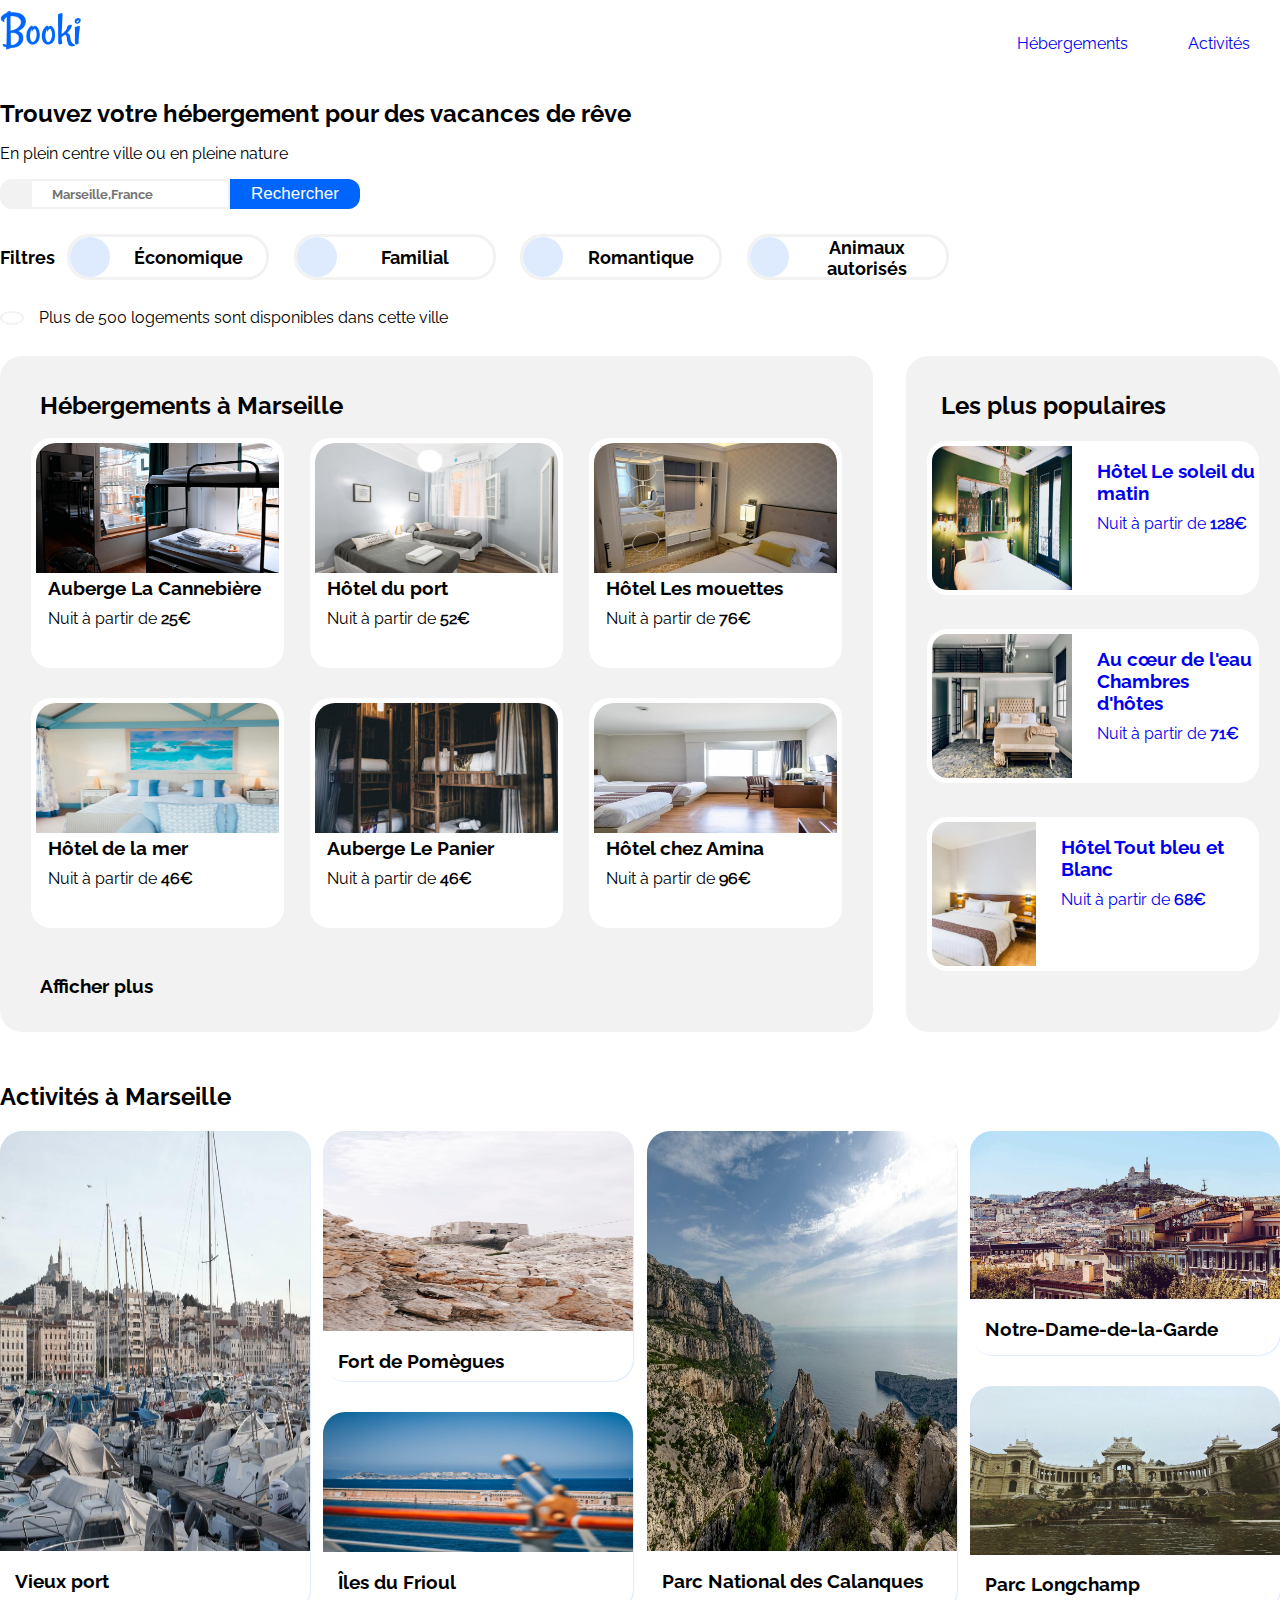
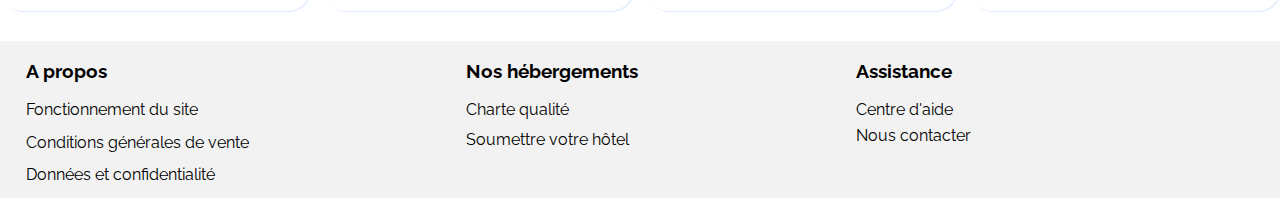
==== commit ca9979bd: "quentin" ====
--- a/booki.html
+++ b/booki.html
@@ -175,7 +175,7 @@
 			</section>
 			<section id="populaire">
 				<div class="pop">
-					<h2>Les plus populaires </h2><strong><i class="fas fa-chart-line"></i></strong>
+					<h2>Les plus populaires </h2><i class="fa-solid fa-chart-line-up"></i>
 				</div>
 				<div id="boxdroite">
 					<article class="boxleft">
--- a/style.css
+++ b/style.css
@@ -2,21 +2,32 @@
 @font-face {
     font-family:"raleway";
     src: url(font/Raleway-Regular.ttf);
-
+    
     font-weight: normal;
     font-style: normal;
 }
-
+@font-face {
+    font-family:"bold";
+    src: url(font/Raleway-Bold.ttf);
+    font-weight: normal;
+    font-style: normal;
+}
 body
 {
     font-family: "raleway", Arial, Helvetica, sans-serif;
     margin-top: 0px;
+    margin: 0px;
 }
             /* header */
 header
 {
     max-width: 1440px;
     margin: auto;
+}
+header > h1
+{
+    font-size: x-large;
+    font-family: "bold";
 }
 #tete-page
 {
@@ -36,14 +47,14 @@
 }
 nav > a
 {
-    margin-right: 50px;
     text-decoration: none;
-    padding-top: 20px;
-    border-top: 2px solid white;
+    border-top: 4px solid white;
+    padding: 30px;
 }
 nav > a:hover
 {
-    border-top: 2px solid #0065FC;
+    border-top: 4px solid #0065FC;
+    padding: 30px;
 }
 #recherche
 {
@@ -59,20 +70,31 @@
     display: flex;
     border: 2px solid #F2F2F2;
     border-radius: 12px 0px 0px 12px;
-    padding: 10px;
+    padding: 13px;
     background-color: #F2F2F2;
 }
 .barre-search
 {
     border-color: #ffffff;
     border: 2px solid #f2f2f2;
+    width: 200px;
+    padding-left: 20px;
+    font-family:"bold";
 }
 .search
 {
     border-radius: 0px 12px 12px 0px;
     background-color: #0065FC;
     color: white;  
-    height: 40px;  
+    height: 100%;  
+    width: 130px;
+    border: none;
+    font-size: 17px;
+    font-style: bold;
+}
+.search:hover
+{
+    cursor: pointer;
 }
 #loupe
 {
@@ -82,6 +104,12 @@
 {
     display: flex;
     align-items: center;
+    margin-top: 1%;
+}
+#filtre > h2
+{
+    font-size: large;
+    font-family:"bold";
 }
 .filtres
 {
@@ -90,7 +118,7 @@
     align-items: center;
     border-radius: 22px;
     height: 40px;
-    width: 15%;
+    width: 16%;
     margin: 1%;
 }
 .bouton-filtre
@@ -112,6 +140,7 @@
     justify-content: center;
     border-left-width: 0px;
     color: #0065FC;
+    border: none;
 }
 .blue
 {
@@ -124,8 +153,9 @@
 .select-filtre
 {
     text-align: center;
-    font-weight: bold;
     margin: auto;
+    font-family:"bold";
+    font-size: large;
 }
 .filtres:hover
 {
@@ -135,6 +165,7 @@
 {
     display: flex;
     align-items: center;
+    margin-bottom: 1%;
 }
 .info
 {
@@ -166,17 +197,23 @@
 }
 #hebergement > h2
 {
-    margin-left: 20px;
+    margin-left: 40px;
+    margin-top: 35px;
+    margin-bottom: 0px;
+    font-family:"bold";
 }
 #hebergement > h3
 {
-    margin-left: 20px;
+    margin-left: 40px;
+    margin-bottom: 35px;
+    margin-top: 0px;
+    font-family:"bold";
 }
 #boxcentre
 {
     display: flex;
-    width: 100%;
-    margin: auto;
+    width: 96%;
+    margin: 2%;
     flex-direction: row;
     flex-wrap: wrap;
     justify-content: space-around;
@@ -189,9 +226,9 @@
     background-color: white;
     padding: 5px;
     border-radius: 20px;
-    height: 235px;
-    width: 30%;
-    margin-bottom: 20px;
+    height: 220px;
+    width: 29%;
+    margin-bottom: 30px;
 }
 .boxcentrale:hover
 {
@@ -204,7 +241,7 @@
 }
 .boxcentrale > a > img
 {
-    height: 150px;
+    height: 130px;
     width: 100%;
     border-radius: 20px 20px 0px 0px;
 }
@@ -219,6 +256,7 @@
     margin-bottom: 10px;
     margin-left: 12px;
     margin-top: 0px;
+    font-family:"bold";
 }
 
 
@@ -238,8 +276,16 @@
     flex-wrap: nowrap;
     justify-content: space-between;
     align-items: center;
-    margin-left: 20px;
-    margin-right: 20px;
+    margin-left: 35px;
+    margin-right: 25px;
+    margin-bottom: 0px;
+    margin-top: 35px;
+}
+.pop > h2
+{
+    margin-top: 0px;
+    margin-bottom: 0px;
+    font-family:"bold";
 }
 #boxdroite
 {
@@ -257,7 +303,7 @@
     flex-direction: row;
     margin: 21px;
     height: 154px;
-    margin-bottom: 0px;
+    margin-bottom: 13px;
 }
 .boxleft:hover
 {
@@ -274,8 +320,7 @@
 }
 .boxleft > a > img
 {
-    height: 94%;
-    width: 45%;
+    width: 140px;
     border-radius: 20px 0px 0px 20px;
     padding: 5px;
 }
@@ -286,6 +331,7 @@
 .boxtext > h3
 {
     margin-bottom: 0px;
+    font-family:"bold";
 }
 .boxleft > a 
 {
@@ -305,7 +351,7 @@
 }
 #activites > h2
 {
-    margin-left: 5%;
+    font-family:"bold";
 }
 #boxdown
 {
@@ -313,6 +359,7 @@
     flex-direction: row;
     flex-wrap: wrap;
     justify-content: space-between;
+    font-family:"bold";
 }
 .img1 > img
 {
@@ -454,6 +501,10 @@
     margin-right: 15%;
     margin-left: 2%;
 }
+.foot > h3
+{
+    font-family:"bold";
+}
 .foot > p
 {
     margin-top: 0px;
--- a/respawnsive.css
+++ b/respawnsive.css
@@ -1,6 +1,10 @@
                 /** Format Tablette **/
 @media screen and (max-width: 768px) 
 {
+    header
+    {
+        margin-top: 0px;
+    }
     #filtre
     {
         align-items: flex-start;
@@ -147,12 +151,17 @@
         padding-left: 60px;
         padding-right: 78px;
         margin-right: 0px;
+        padding-top: 26px;
     }
     nav > a:hover
     {
         color: #0065FC;
         border-bottom: 2px solid #0065FC;
         border-top: none;
+        padding-bottom: 20px;
+        padding-left: 60px;
+        padding-right: 78px;
+        margin-right: 0px;
     }
     header > h1
     {
@@ -186,6 +195,10 @@
         background-color: #0065FC;
         padding: 15px;
     }
+    #loupe:hover
+    {
+        cursor: pointer;
+    }
     .barre-search
     {
         width: 70%;
@@ -237,6 +250,7 @@
        width: 390px;
        height: 215px;
        margin-bottom: 5%;
+       margin-right: 0px;
    }
    .img1 > img
    {
@@ -247,6 +261,7 @@
         width: 390px;
         height: 215px;
         margin-bottom: 5%;
+        margin-left: 0px;
    }
    .img2 > img
    {
@@ -257,6 +272,7 @@
         width: 390px;
         height: 215px;
         margin-bottom: 5%;
+        margin-right: 0px;
    }
    .img3 > img
    {
@@ -267,6 +283,7 @@
         width: 390px;
         height: 215px;
         margin-bottom: 5%;
+        margin-left: 0px;
    }
    .img4 > img
    {
@@ -277,6 +294,7 @@
         width: 390px;
         height: 215px;
         margin-bottom: 5%;
+        margin-right: 0px;
    }
    .img5 > img
    {
@@ -287,6 +305,7 @@
         width: 390px;
         height: 215px;
         margin-bottom: 5%;
+        margin-left: 0px;
    }
    .img6 > img
    {
